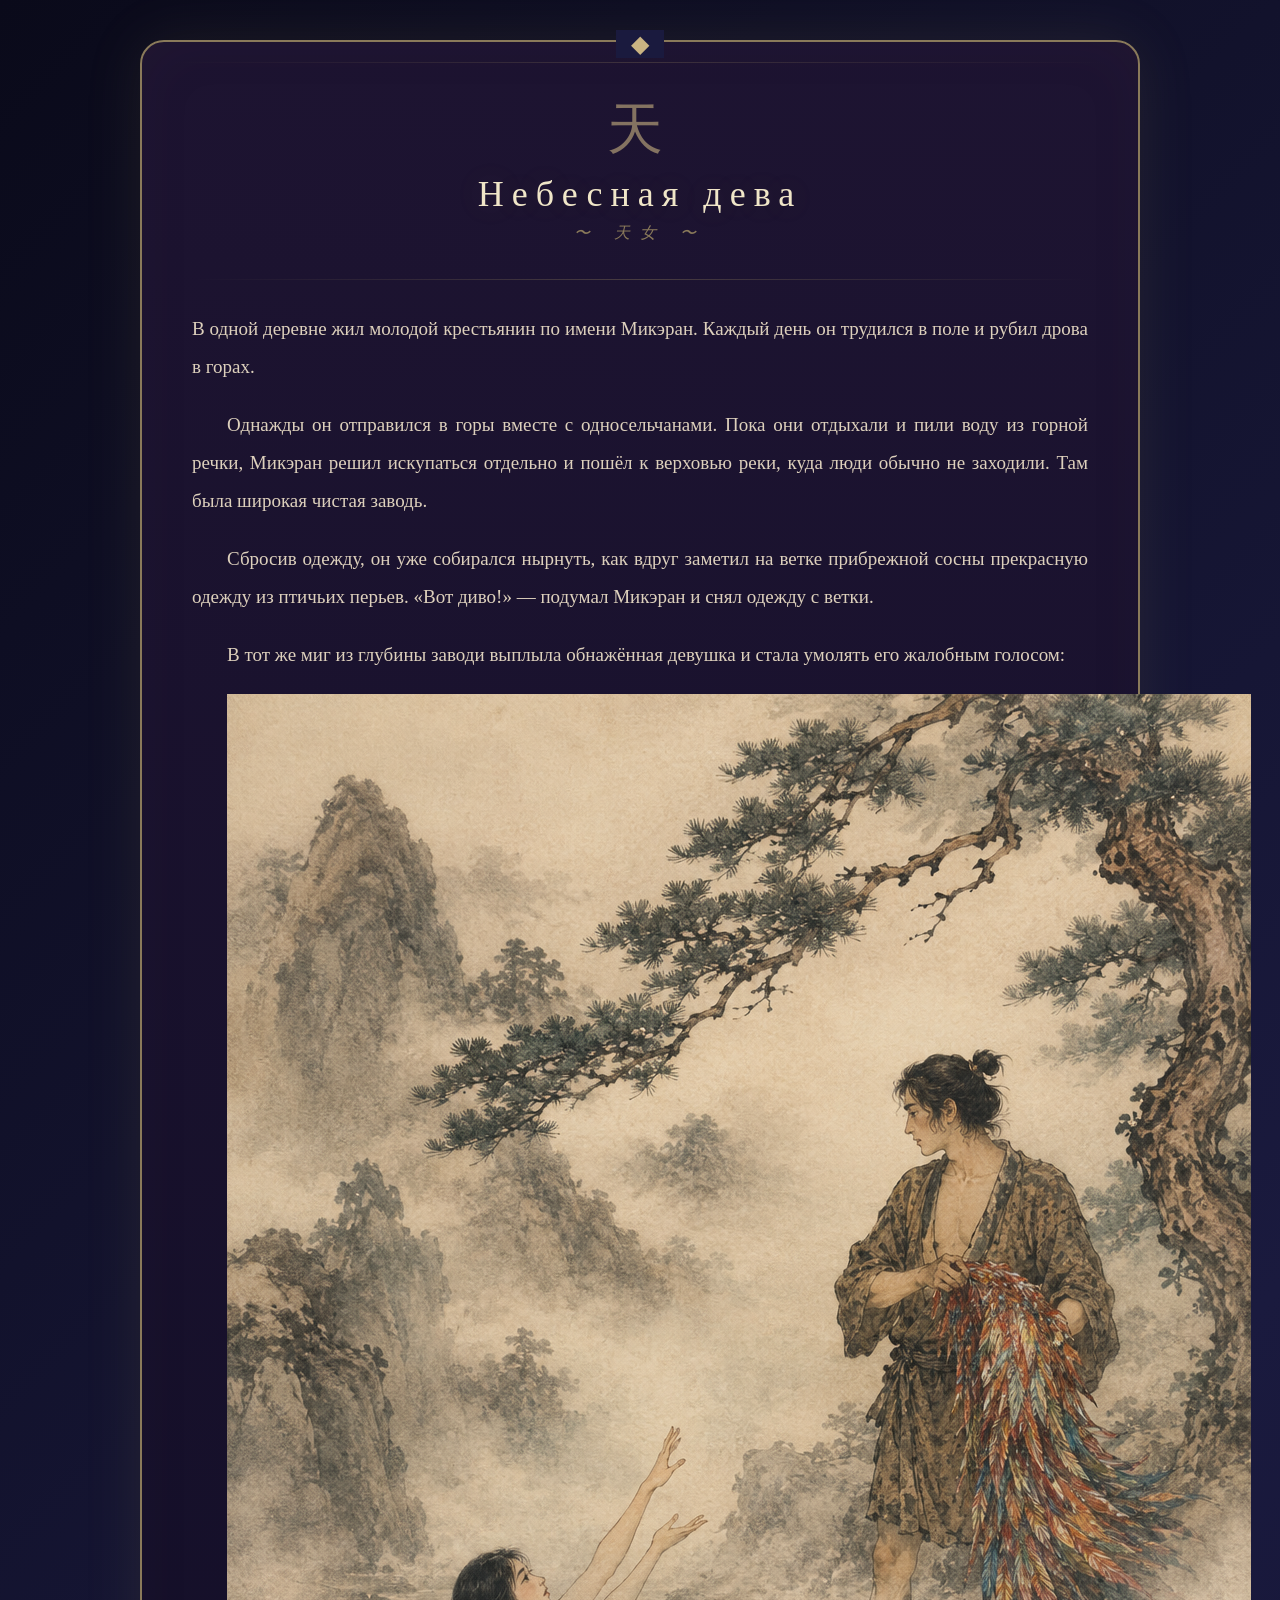
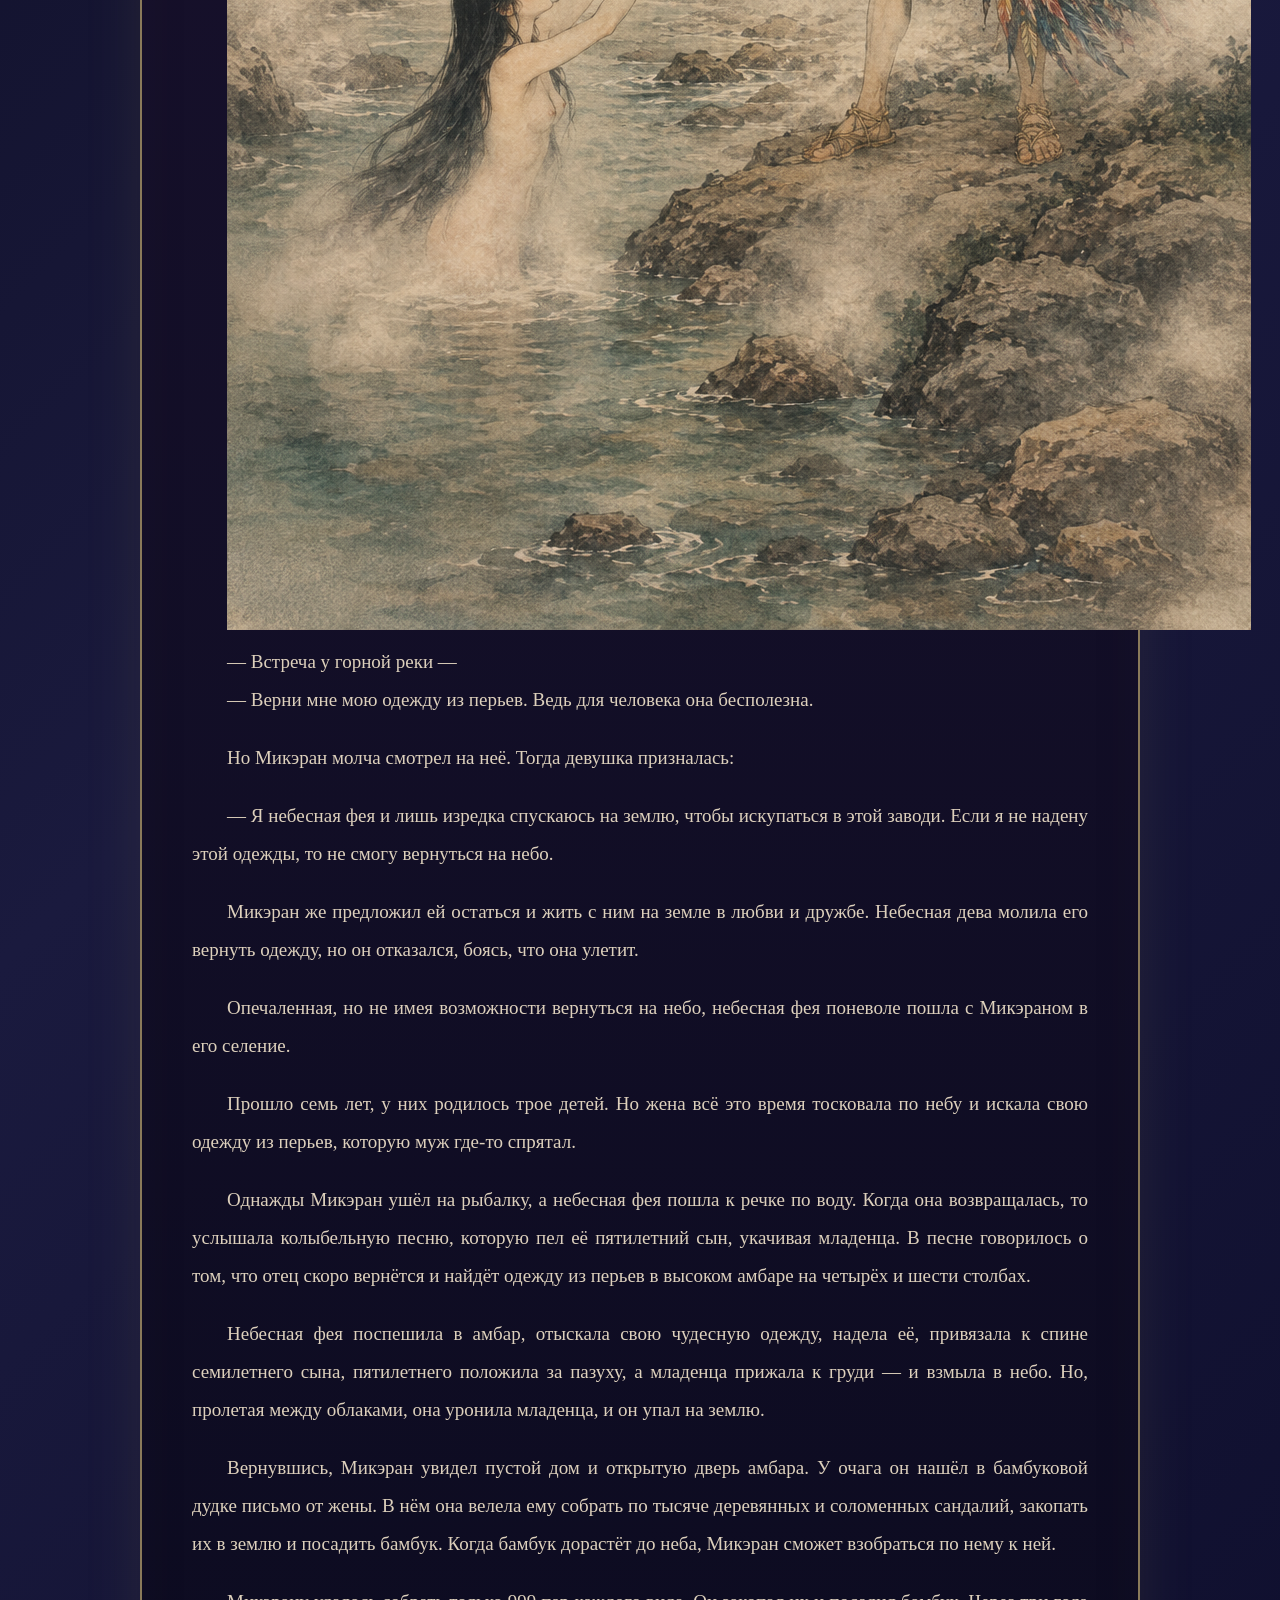
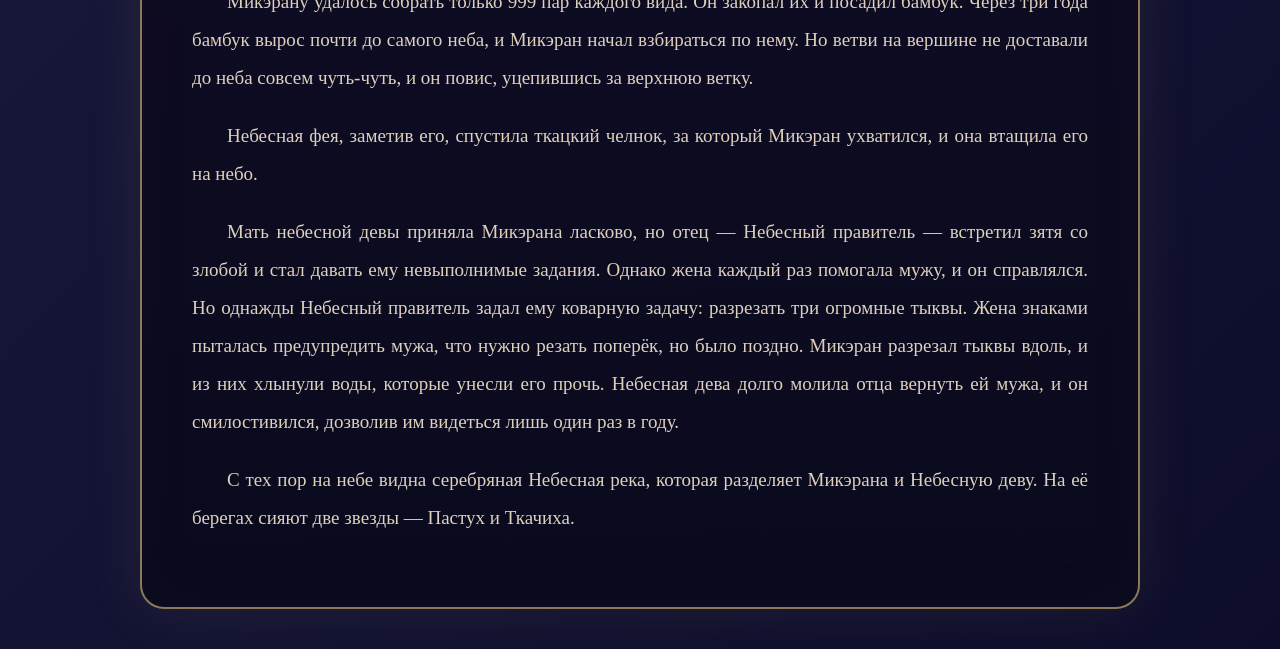
==== index.html @ 48bc8202 "add-file-celestial-maiden" ====
<!DOCTYPE html>
<html lang="ru">
<head>
    <meta charset="UTF-8">
    <meta name="viewport" content="width=device-width, initial-scale=1.0">
    <title>Небесная дева | Японские сказки</title>
    <style>
        /* Общие стили */
        * {
            margin: 0;
            padding: 0;
            box-sizing: border-box;
        }

        body {
            font-family: 'Georgia', 'Times New Roman', serif;
            background: linear-gradient(135deg, #0a0a1a 0%, #1a1a3e 50%, #0d0d2b 100%);
            min-height: 100vh;
            display: flex;
            justify-content: center;
            padding: 20px;
            color: #e8dcc8;
        }

        .container {
            max-width: 1000px;  /* Было 800px — стало шире */
            width: 100%;
            background: linear-gradient(180deg, rgba(30, 20, 50, 0.95), rgba(10, 10, 30, 0.98));
            border: 2px solid #8a7a5a;
            border-radius: 24px;
            padding: 50px 50px;  /* Было 40px 35px — больше воздуха по краям */
            box-shadow: 0 0 60px rgba(200, 180, 100, 0.1), inset 0 0 60px rgba(100, 80, 50, 0.05);
            position: relative;
            margin: 20px 0;
        }

        /* Декоративные элементы */
        .container::before {
            content: '◆';
            position: absolute;
            top: -12px;
            left: 50%;
            transform: translateX(-50%);
            font-size: 24px;
            color: #c9b382;
            background: #1a1a3e;
            padding: 0 15px;
        }

        .container::after {
            content: '';
            position: absolute;
            top: 20px;
            left: 30px;
            right: 30px;
            height: 1px;
            background: linear-gradient(90deg, transparent, #8a7a5a, transparent);
            opacity: 0.3;
        }

        /* Шапка с иероглифом */
        .header-icon {
            text-align: center;
            font-size: 56px;  /* Чуть крупнее */
            margin-bottom: 5px;
            letter-spacing: 10px;
            color: #c9b382;
            opacity: 0.6;
        }

        /* Заголовки */
        h1 {
            text-align: center;
            font-size: 36px;  /* Было 32px */
            font-weight: normal;
            letter-spacing: 8px;  /* Было 6px */
            color: #f0e6c8;
            margin-bottom: 8px;
            text-shadow: 0 0 30px rgba(200, 180, 100, 0.15);
        }

        .subtitle {
            text-align: center;
            font-size: 16px;  /* Было 14px */
            color: #8a7a5a;
            letter-spacing: 10px;  /* Было 8px */
            margin-bottom: 35px;  /* Было 30px */
            font-style: italic;
        }

        .divider {
            border: none;
            height: 1px;
            background: linear-gradient(90deg, transparent, #8a7a5a, transparent);
            margin: 30px 0;  /* Было 25px */
            opacity: 0.4;
        }

        /* Текст рассказа */
        .story-text {
            font-size: 19px;  /* Было 17px — текст крупнее */
            line-height: 2;  /* Было 1.9 — чуть больше воздуха между строк */
            color: #ddd0bc;
            text-align: justify;
            text-indent: 35px;  /* Было 30px */
        }

        .story-text p {
            margin-bottom: 20px;  /* Было 18px */
        }

        .story-text p:first-of-type {
            text-indent: 0;
        }

        /* Адаптивность для телефона */
        @media (max-width: 600px) {
            .container {
                padding: 25px 18px;
                max-width: 100%;
            }

            h1 {
                font-size: 26px;  /* Было 24px */
                letter-spacing: 4px;
            }

            .story-text {
                font-size: 16px;  /* Было 15px */
                line-height: 1.9;
            }

            .subtitle {
                font-size: 12px;
                letter-spacing: 5px;
            }

            .header-icon {
                font-size: 38px;
            }
        }

        /* Анимация появления */
        @keyframes fadeIn {
            from {
                opacity: 0;
                transform: translateY(20px);
            }
            to {
                opacity: 1;
                transform: translateY(0);
            }
        }

        .container {
            animation: fadeIn 0.8s ease-out;
        }
    </style>
</head>
<body>

<div class="container">

    <!-- Иероглиф "Небо" -->
    <div class="header-icon">天</div>

    <h1>Небесная дева</h1>
    <div class="subtitle">〜 天女 〜</div>

    <hr class="divider">

    <!-- Сам рассказ -->
    <div class="story-text">

        <p>В одной деревне жил молодой крестьянин по имени Микэран. Каждый день он трудился в поле и рубил дрова в горах.</p>

        <p>Однажды он отправился в горы вместе с односельчанами. Пока они отдыхали и пили воду из горной речки, Микэран решил искупаться отдельно и пошёл к верховью реки, куда люди обычно не заходили. Там была широкая чистая заводь.</p>

        <p>Сбросив одежду, он уже собирался нырнуть, как вдруг заметил на ветке прибрежной сосны прекрасную одежду из птичьих перьев. «Вот диво!» — подумал Микэран и снял одежду с ветки.</p>

        <p>В тот же миг из глубины заводи выплыла обнажённая девушка и стала умолять его жалобным голосом:</p>

        <div class="story-image">
            <img src="img/meeting-on-lake.png" alt="Небесная дева и крестьянин у реки">
            <div class="caption">— Встреча у горной реки —</div>
        </div>

        <p>— Верни мне мою одежду из перьев. Ведь для человека она бесполезна.</p>

        <p>Но Микэран молча смотрел на неё. Тогда девушка призналась:</p>

        <p>— Я небесная фея и лишь изредка спускаюсь на землю, чтобы искупаться в этой заводи. Если я не надену этой одежды, то не смогу вернуться на небо.</p>

        <p>Микэран же предложил ей остаться и жить с ним на земле в любви и дружбе. Небесная дева молила его вернуть одежду, но он отказался, боясь, что она улетит.</p>

        <p>Опечаленная, но не имея возможности вернуться на небо, небесная фея поневоле пошла с Микэраном в его селение.</p>

        <p>Прошло семь лет, у них родилось трое детей. Но жена всё это время тосковала по небу и искала свою одежду из перьев, которую муж где-то спрятал.</p>

        <p>Однажды Микэран ушёл на рыбалку, а небесная фея пошла к речке по воду. Когда она возвращалась, то услышала колыбельную песню, которую пел её пятилетний сын, укачивая младенца. В песне говорилось о том, что отец скоро вернётся и найдёт одежду из перьев в высоком амбаре на четырёх и шести столбах.</p>

        <p>Небесная фея поспешила в амбар, отыскала свою чудесную одежду, надела её, привязала к спине семилетнего сына, пятилетнего положила за пазуху, а младенца прижала к груди — и взмыла в небо. Но, пролетая между облаками, она уронила младенца, и он упал на землю.</p>

        <p>Вернувшись, Микэран увидел пустой дом и открытую дверь амбара. У очага он нашёл в бамбуковой дудке письмо от жены. В нём она велела ему собрать по тысяче деревянных и соломенных сандалий, закопать их в землю и посадить бамбук. Когда бамбук дорастёт до неба, Микэран сможет взобраться по нему к ней.</p>

        <p>Микэрану удалось собрать только 999 пар каждого вида. Он закопал их и посадил бамбук. Через три года бамбук вырос почти до самого неба, и Микэран начал взбираться по нему. Но ветви на вершине не доставали до неба совсем чуть-чуть, и он повис, уцепившись за верхнюю ветку.</p>

        <p>Небесная фея, заметив его, спустила ткацкий челнок, за который Микэран ухватился, и она втащила его на небо.</p>

        <p>Мать небесной девы приняла Микэрана ласково, но отец — Небесный правитель — встретил зятя со злобой и стал давать ему невыполнимые задания. Однако жена каждый раз помогала мужу, и он справлялся. Но однажды Небесный правитель задал ему коварную задачу: разрезать три огромные тыквы. Жена знаками пыталась предупредить мужа, что нужно резать поперёк, но было поздно. Микэран разрезал тыквы вдоль, и из них хлынули воды, которые унесли его прочь. Небесная дева долго молила отца вернуть ей мужа, и он смилостивился, дозволив им видеться лишь один раз в году.</p>

        <p>С тех пор на небе видна серебряная Небесная река, которая разделяет Микэрана и Небесную деву. На её берегах сияют две звезды — Пастух и Ткачиха.</p>

    </div>

</div>

</body>
</html>
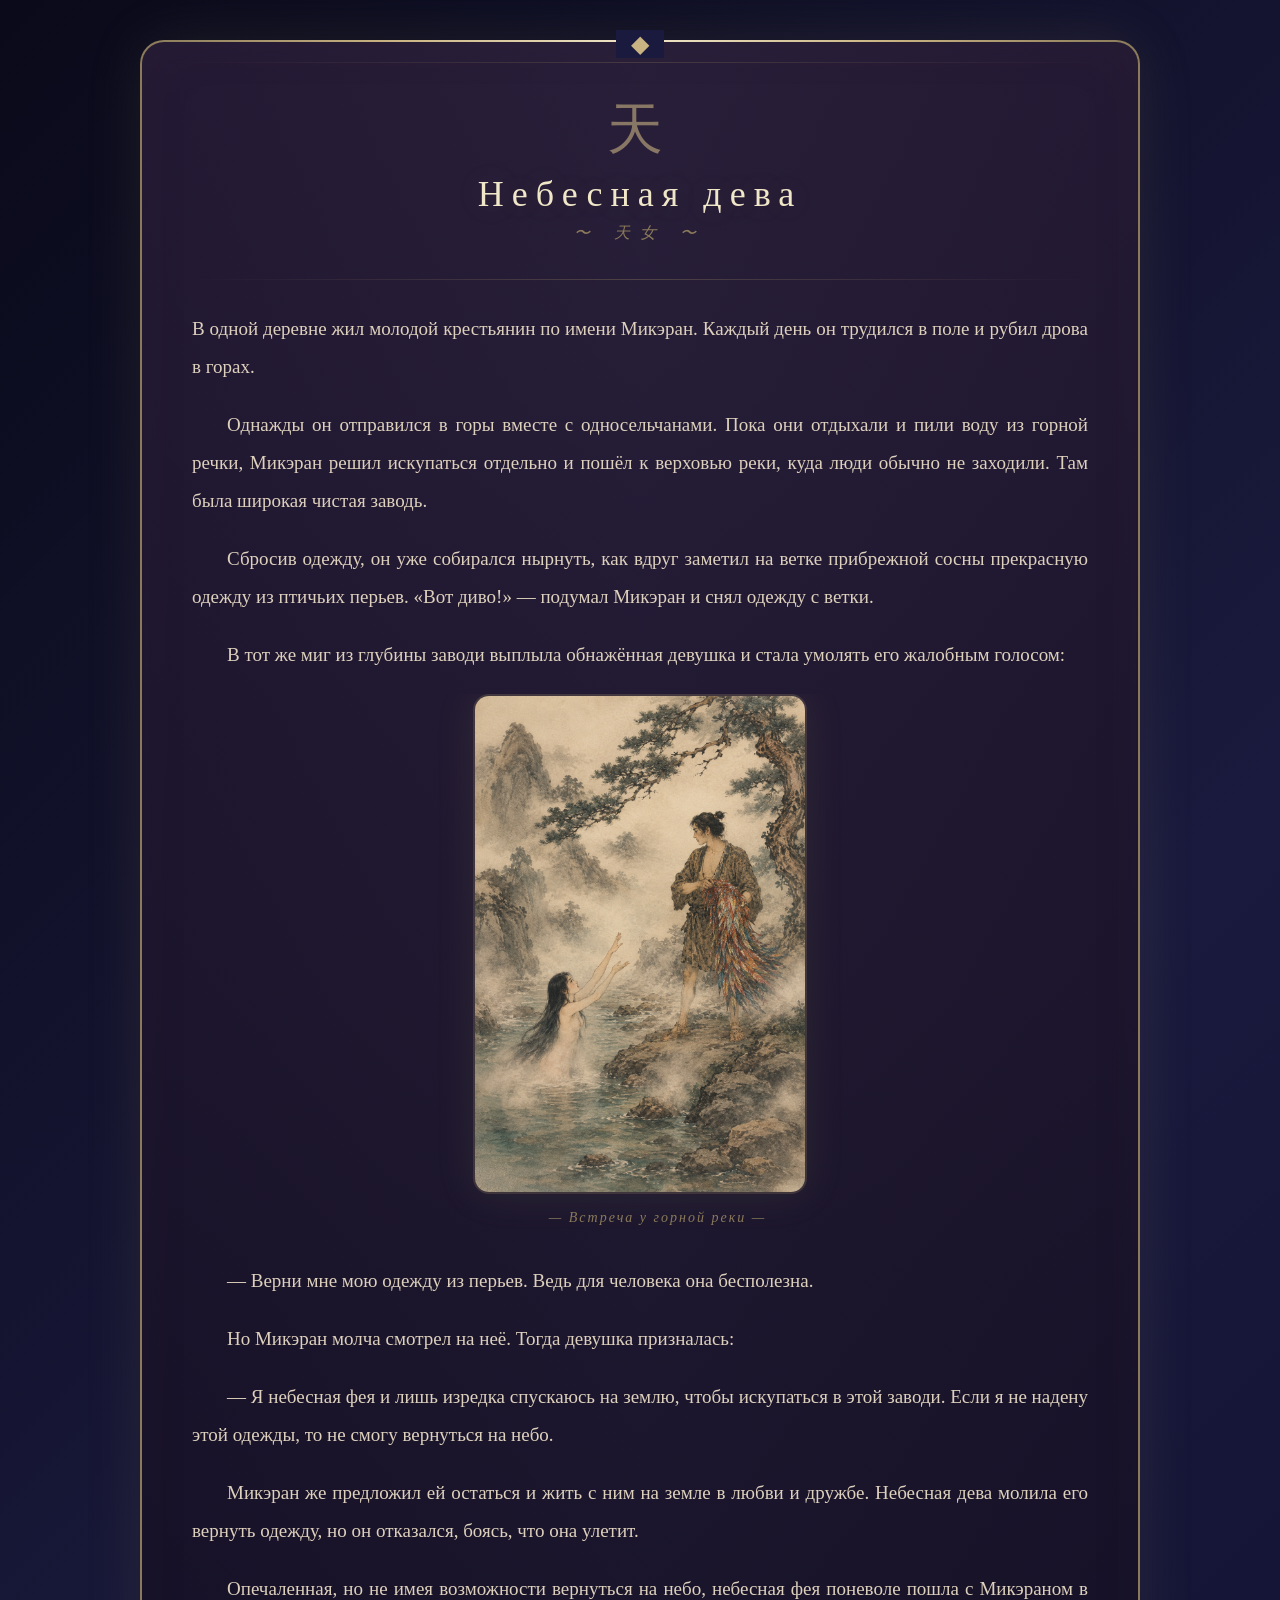
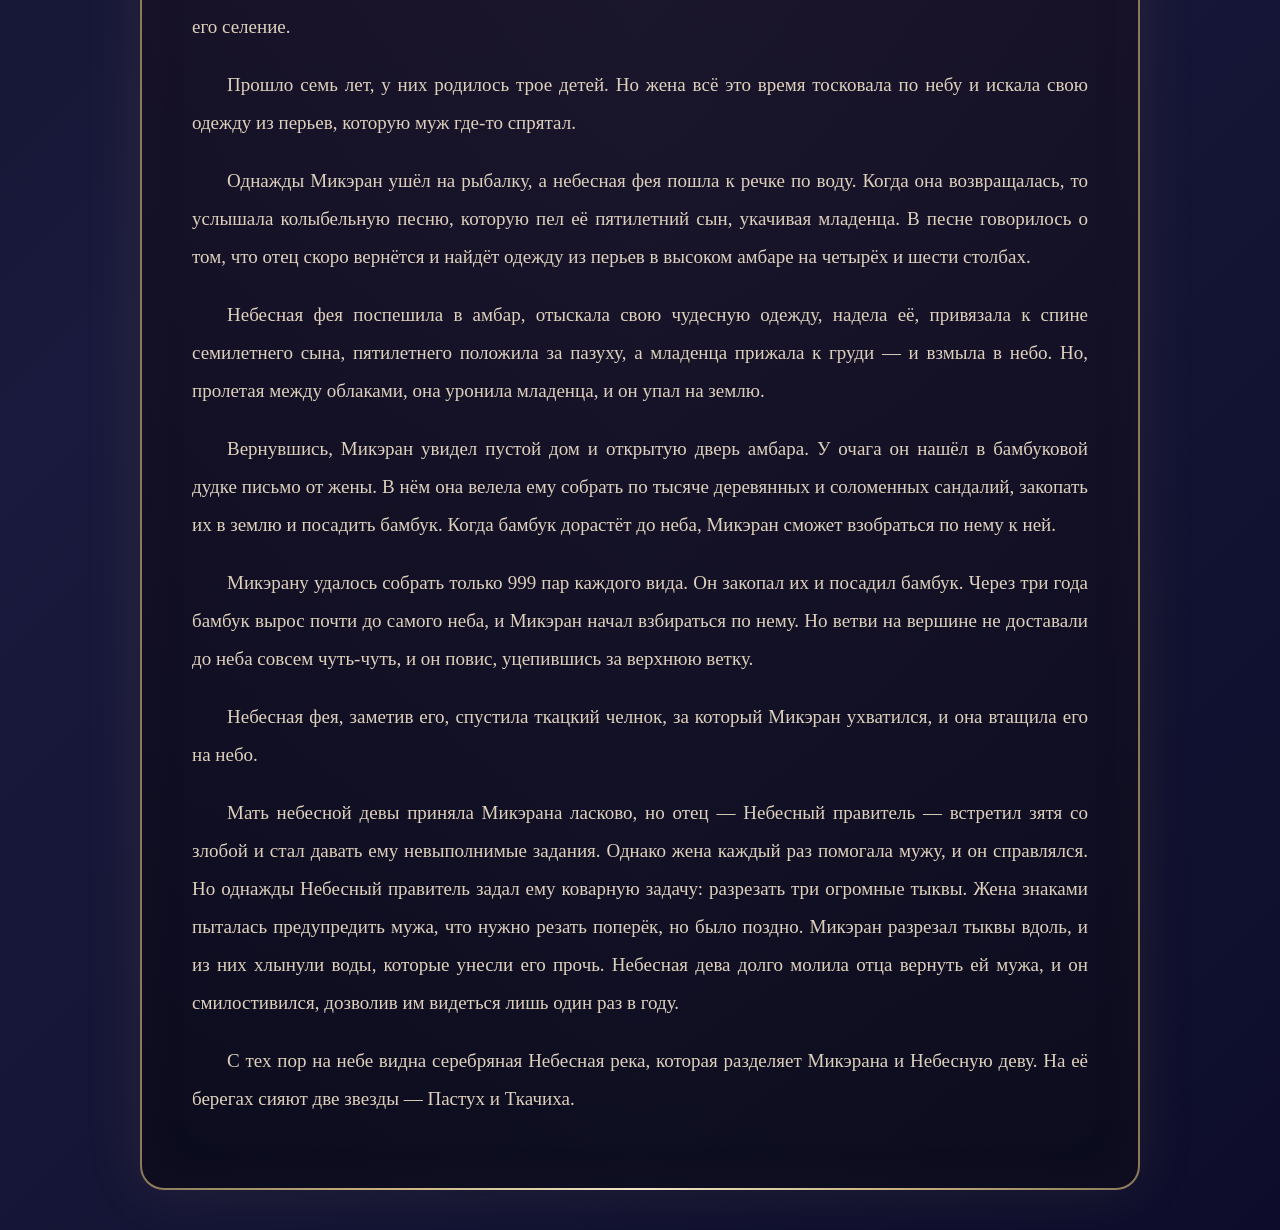
==== commit f535c2a4: "add-file-celestial-maiden" ====
--- a/index.html
+++ b/index.html
@@ -4,158 +4,7 @@
     <meta charset="UTF-8">
     <meta name="viewport" content="width=device-width, initial-scale=1.0">
     <title>Небесная дева | Японские сказки</title>
-    <style>
-        /* Общие стили */
-        * {
-            margin: 0;
-            padding: 0;
-            box-sizing: border-box;
-        }
-
-        body {
-            font-family: 'Georgia', 'Times New Roman', serif;
-            background: linear-gradient(135deg, #0a0a1a 0%, #1a1a3e 50%, #0d0d2b 100%);
-            min-height: 100vh;
-            display: flex;
-            justify-content: center;
-            padding: 20px;
-            color: #e8dcc8;
-        }
-
-        .container {
-            max-width: 1000px;  /* Было 800px — стало шире */
-            width: 100%;
-            background: linear-gradient(180deg, rgba(30, 20, 50, 0.95), rgba(10, 10, 30, 0.98));
-            border: 2px solid #8a7a5a;
-            border-radius: 24px;
-            padding: 50px 50px;  /* Было 40px 35px — больше воздуха по краям */
-            box-shadow: 0 0 60px rgba(200, 180, 100, 0.1), inset 0 0 60px rgba(100, 80, 50, 0.05);
-            position: relative;
-            margin: 20px 0;
-        }
-
-        /* Декоративные элементы */
-        .container::before {
-            content: '◆';
-            position: absolute;
-            top: -12px;
-            left: 50%;
-            transform: translateX(-50%);
-            font-size: 24px;
-            color: #c9b382;
-            background: #1a1a3e;
-            padding: 0 15px;
-        }
-
-        .container::after {
-            content: '';
-            position: absolute;
-            top: 20px;
-            left: 30px;
-            right: 30px;
-            height: 1px;
-            background: linear-gradient(90deg, transparent, #8a7a5a, transparent);
-            opacity: 0.3;
-        }
-
-        /* Шапка с иероглифом */
-        .header-icon {
-            text-align: center;
-            font-size: 56px;  /* Чуть крупнее */
-            margin-bottom: 5px;
-            letter-spacing: 10px;
-            color: #c9b382;
-            opacity: 0.6;
-        }
-
-        /* Заголовки */
-        h1 {
-            text-align: center;
-            font-size: 36px;  /* Было 32px */
-            font-weight: normal;
-            letter-spacing: 8px;  /* Было 6px */
-            color: #f0e6c8;
-            margin-bottom: 8px;
-            text-shadow: 0 0 30px rgba(200, 180, 100, 0.15);
-        }
-
-        .subtitle {
-            text-align: center;
-            font-size: 16px;  /* Было 14px */
-            color: #8a7a5a;
-            letter-spacing: 10px;  /* Было 8px */
-            margin-bottom: 35px;  /* Было 30px */
-            font-style: italic;
-        }
-
-        .divider {
-            border: none;
-            height: 1px;
-            background: linear-gradient(90deg, transparent, #8a7a5a, transparent);
-            margin: 30px 0;  /* Было 25px */
-            opacity: 0.4;
-        }
-
-        /* Текст рассказа */
-        .story-text {
-            font-size: 19px;  /* Было 17px — текст крупнее */
-            line-height: 2;  /* Было 1.9 — чуть больше воздуха между строк */
-            color: #ddd0bc;
-            text-align: justify;
-            text-indent: 35px;  /* Было 30px */
-        }
-
-        .story-text p {
-            margin-bottom: 20px;  /* Было 18px */
-        }
-
-        .story-text p:first-of-type {
-            text-indent: 0;
-        }
-
-        /* Адаптивность для телефона */
-        @media (max-width: 600px) {
-            .container {
-                padding: 25px 18px;
-                max-width: 100%;
-            }
-
-            h1 {
-                font-size: 26px;  /* Было 24px */
-                letter-spacing: 4px;
-            }
-
-            .story-text {
-                font-size: 16px;  /* Было 15px */
-                line-height: 1.9;
-            }
-
-            .subtitle {
-                font-size: 12px;
-                letter-spacing: 5px;
-            }
-
-            .header-icon {
-                font-size: 38px;
-            }
-        }
-
-        /* Анимация появления */
-        @keyframes fadeIn {
-            from {
-                opacity: 0;
-                transform: translateY(20px);
-            }
-            to {
-                opacity: 1;
-                transform: translateY(0);
-            }
-        }
-
-        .container {
-            animation: fadeIn 0.8s ease-out;
-        }
-    </style>
+    <link rel="stylesheet" href="css/style.css">
 </head>
 <body>
 
--- a/css/style.css
+++ b/css/style.css
@@ -0,0 +1,225 @@
+/* Общие стили */
+* {
+    margin: 0;
+    padding: 0;
+    box-sizing: border-box;
+}
+
+body {
+    font-family: 'Georgia', 'Times New Roman', serif;
+    background: linear-gradient(135deg, #0a0a1a 0%, #1a1a3e 50%, #0d0d2b 100%);
+    min-height: 100vh;
+    display: flex;
+    justify-content: center;
+    padding: 20px;
+    color: #e8dcc8;
+}
+
+.container {
+    max-width: 1000px;
+    width: 100%;
+    background: linear-gradient(180deg, rgba(30, 20, 50, 0.95), rgba(10, 10, 30, 0.98));
+    border: 2px solid #8a7a5a;
+    border-radius: 24px;
+    padding: 50px 50px;
+    box-shadow: 0 0 60px rgba(200, 180, 100, 0.1), inset 0 0 60px rgba(100, 80, 50, 0.05);
+    position: relative;
+    margin: 20px 0;
+    /* ✨ Анимированный перелив по бордеру */
+    background-clip: padding-box;
+    border: 2px solid transparent;
+    background-image: linear-gradient(180deg, rgba(30, 20, 50, 0.95), rgba(10, 10, 30, 0.98)),
+    linear-gradient(90deg, #8a7a5a, #c9b382, #f0e6c8, #c9b382, #8a7a5a);
+    background-origin: padding-box, border-box;
+    background-clip: padding-box, border-box;
+    animation: borderGlow 4s ease-in-out infinite alternate;
+}
+
+/* ✨ Анимация перелива по бордеру */
+@keyframes borderGlow {
+    0% {
+        filter: drop-shadow(0 0 10px rgba(200, 180, 100, 0.2));
+        background-image: linear-gradient(180deg, rgba(30, 20, 50, 0.95), rgba(10, 10, 30, 0.98)),
+        linear-gradient(90deg, #8a7a5a, #c9b382, #f0e6c8, #c9b382, #8a7a5a);
+    }
+    25% {
+        filter: drop-shadow(0 0 20px rgba(200, 180, 100, 0.4));
+        background-image: linear-gradient(180deg, rgba(30, 20, 50, 0.95), rgba(10, 10, 30, 0.98)),
+        linear-gradient(90deg, #c9b382, #f0e6c8, #e8dcc8, #f0e6c8, #c9b382);
+    }
+    50% {
+        filter: drop-shadow(0 0 25px rgba(200, 180, 100, 0.5));
+        background-image: linear-gradient(180deg, rgba(30, 20, 50, 0.95), rgba(10, 10, 30, 0.98)),
+        linear-gradient(90deg, #f0e6c8, #c9b382, #8a7a5a, #c9b382, #f0e6c8);
+    }
+    75% {
+        filter: drop-shadow(0 0 20px rgba(200, 180, 100, 0.4));
+        background-image: linear-gradient(180deg, rgba(30, 20, 50, 0.95), rgba(10, 10, 30, 0.98)),
+        linear-gradient(90deg, #c9b382, #e8dcc8, #f0e6c8, #e8dcc8, #c9b382);
+    }
+    100% {
+        filter: drop-shadow(0 0 10px rgba(200, 180, 100, 0.2));
+        background-image: linear-gradient(180deg, rgba(30, 20, 50, 0.95), rgba(10, 10, 30, 0.98)),
+        linear-gradient(90deg, #8a7a5a, #c9b382, #f0e6c8, #c9b382, #8a7a5a);
+    }
+}
+
+/* Декоративные элементы */
+.container::before {
+    content: '◆';
+    position: absolute;
+    top: -12px;
+    left: 50%;
+    transform: translateX(-50%);
+    font-size: 24px;
+    color: #c9b382;
+    background: #1a1a3e;
+    padding: 0 15px;
+    z-index: 1;
+}
+
+.container::after {
+    content: '';
+    position: absolute;
+    top: 20px;
+    left: 30px;
+    right: 30px;
+    height: 1px;
+    background: linear-gradient(90deg, transparent, #8a7a5a, transparent);
+    opacity: 0.3;
+}
+
+/* Шапка с иероглифом */
+.header-icon {
+    text-align: center;
+    font-size: 56px;
+    margin-bottom: 5px;
+    letter-spacing: 10px;
+    color: #c9b382;
+    opacity: 0.6;
+}
+
+/* Заголовки */
+h1 {
+    text-align: center;
+    font-size: 36px;
+    font-weight: normal;
+    letter-spacing: 8px;
+    color: #f0e6c8;
+    margin-bottom: 8px;
+    text-shadow: 0 0 30px rgba(200, 180, 100, 0.15);
+}
+
+.subtitle {
+    text-align: center;
+    font-size: 16px;
+    color: #8a7a5a;
+    letter-spacing: 10px;
+    margin-bottom: 35px;
+    font-style: italic;
+}
+
+.divider {
+    border: none;
+    height: 1px;
+    background: linear-gradient(90deg, transparent, #8a7a5a, transparent);
+    margin: 30px 0;
+    opacity: 0.4;
+}
+
+/* Картинка */
+.story-image {
+    text-align: center;
+    margin: 20px 0 30px;
+    overflow: hidden; /* Обрезает всё, что вылезает */
+    border-radius: 16px; /* Сглаживает углы */
+}
+
+.story-image img {
+    max-width: 100%; /* Никогда не шире родителя */
+    height: auto; /* Сохраняет пропорции */
+    max-height: 500px; /* Ограничивает высоту */
+    border-radius: 16px;
+    border: 2px solid rgba(138, 122, 90, 0.3);
+    box-shadow: 0 0 40px rgba(200, 180, 100, 0.1);
+    display: block; /* Убирает лишний отступ снизу */
+    margin: 0 auto; /* Центрирует по горизонтали */
+}
+
+.story-image .caption {
+    margin-top: 10px;
+    font-size: 14px;
+    color: #8a7a5a;
+    font-style: italic;
+    letter-spacing: 2px;
+    text-align: center; /* Подпись по центру */
+}
+
+/* Текст рассказа */
+.story-text {
+    font-size: 19px;
+    line-height: 2;
+    color: #ddd0bc;
+    text-align: justify;
+    text-indent: 35px;
+}
+
+.story-text p {
+    margin-bottom: 20px;
+}
+
+.story-text p:first-of-type {
+    text-indent: 0;
+}
+
+/* Адаптивность для телефона */
+@media (max-width: 600px) {
+    .container {
+        padding: 25px 18px;
+    }
+
+    h1 {
+        font-size: 26px;
+        letter-spacing: 4px;
+    }
+
+    .story-text {
+        font-size: 16px;
+        line-height: 1.9;
+    }
+
+    .subtitle {
+        font-size: 12px;
+        letter-spacing: 5px;
+    }
+
+    .header-icon {
+        font-size: 38px;
+    }
+
+    .story-image img {
+        max-height: 300px; /* На телефонах картинка меньше */
+        border-radius: 12px;
+    }
+
+    .story-image {
+        margin: 10px -10px 20px; /* Небольшой отступ для краёв */
+        border-radius: 12px;
+    }
+}
+
+/* Анимация появления */
+@keyframes fadeIn {
+    from {
+        opacity: 0;
+        transform: translateY(20px);
+    }
+    to {
+        opacity: 1;
+        transform: translateY(0);
+    }
+}
+
+.container {
+    animation: fadeIn 0.8s ease-out;
+}
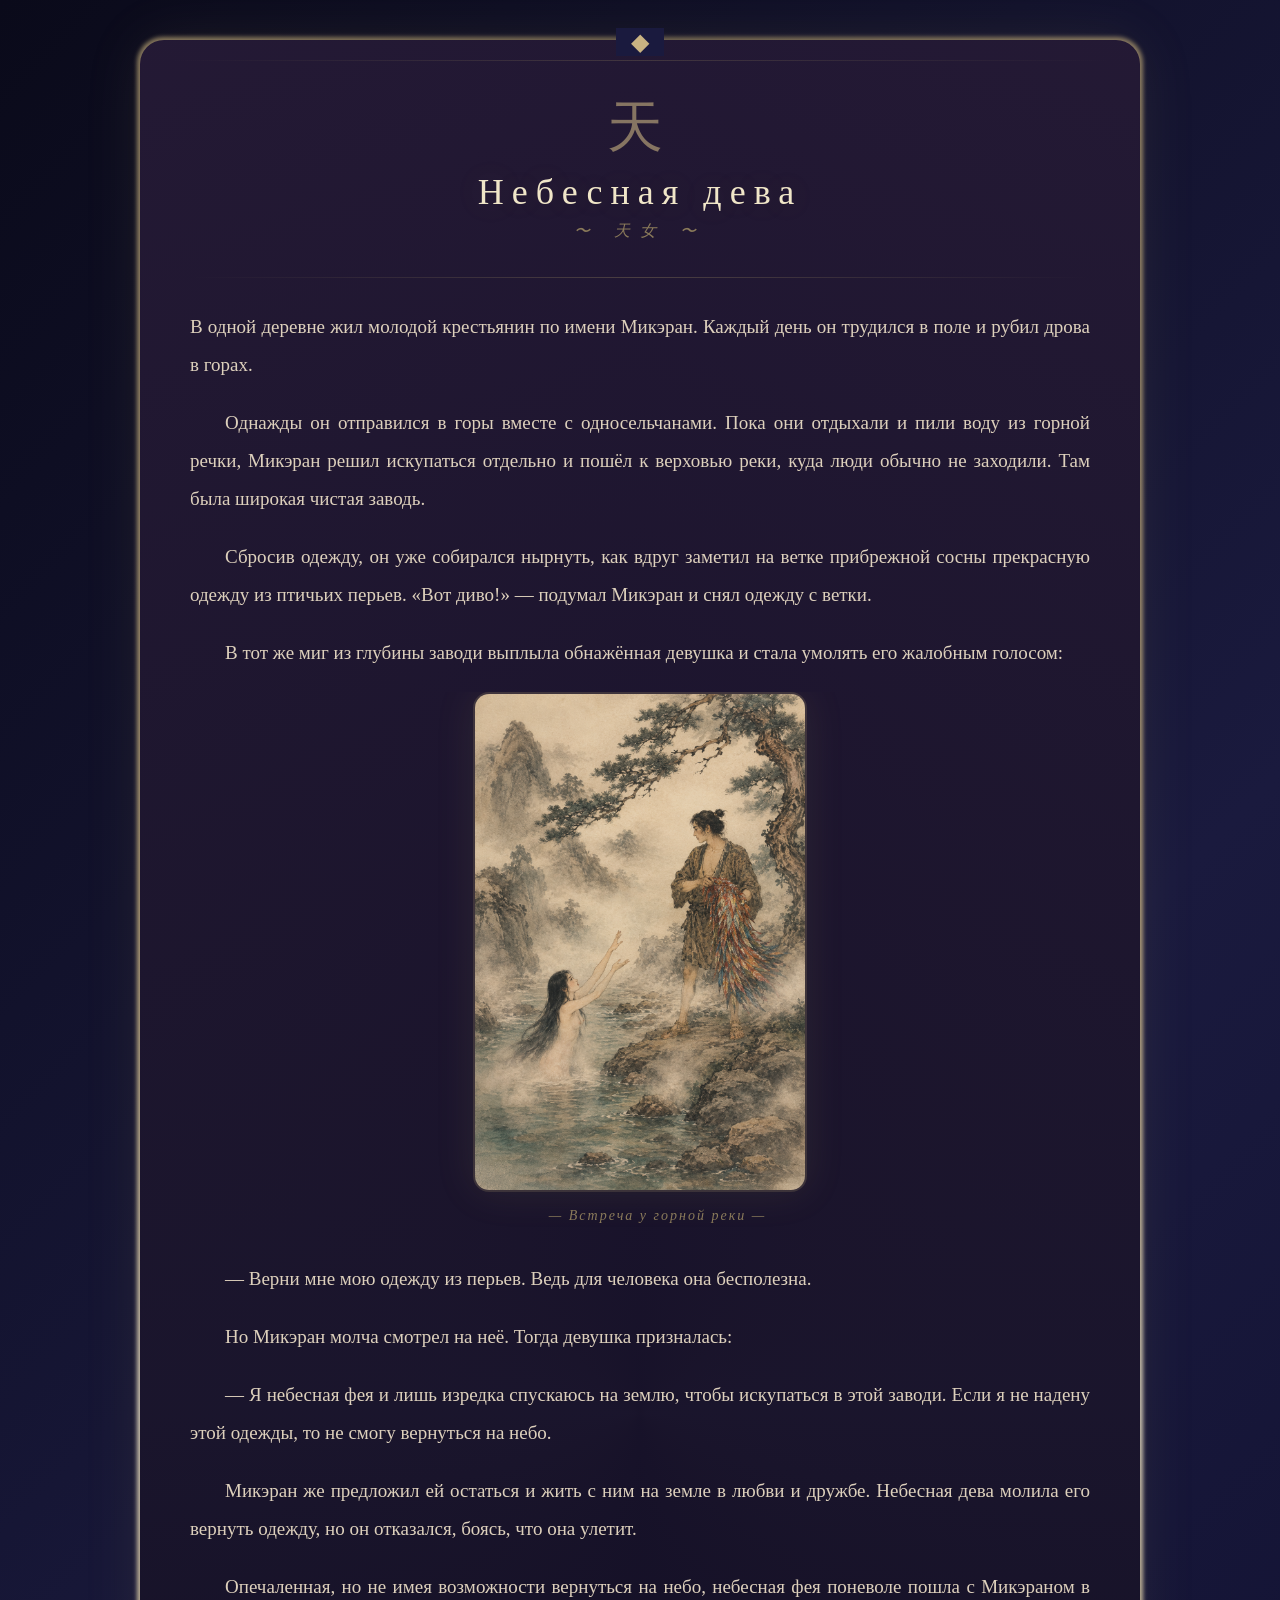
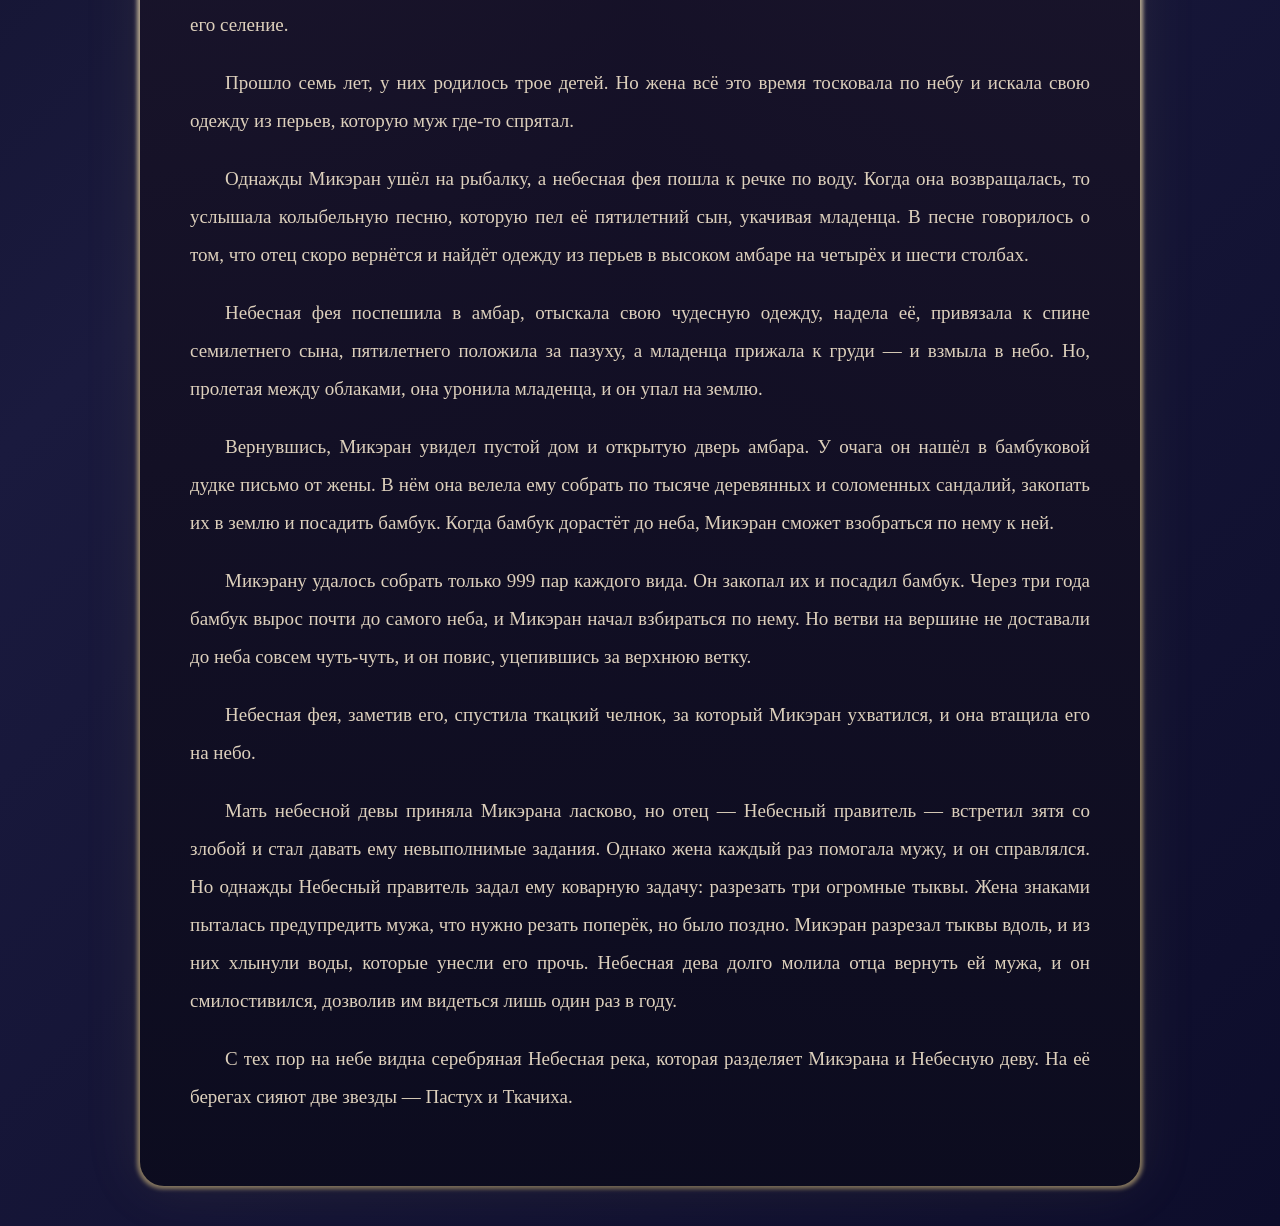
==== commit 200fc583: "add-file-celestial-maiden" ====
--- a/index.html
+++ b/index.html
@@ -9,6 +9,9 @@
 <body>
 
 <div class="container">
+
+    <div class="decor">◆</div>
+    <div class="line"></div>
 
     <!-- Иероглиф "Небо" -->
     <div class="header-icon">天</div>
--- a/css/style.css
+++ b/css/style.css
@@ -19,54 +19,68 @@
     max-width: 1000px;
     width: 100%;
     background: linear-gradient(180deg, rgba(30, 20, 50, 0.95), rgba(10, 10, 30, 0.98));
-    border: 2px solid #8a7a5a;
     border-radius: 24px;
     padding: 50px 50px;
     box-shadow: 0 0 60px rgba(200, 180, 100, 0.1), inset 0 0 60px rgba(100, 80, 50, 0.05);
     position: relative;
     margin: 20px 0;
-    /* ✨ Анимированный перелив по бордеру */
-    background-clip: padding-box;
-    border: 2px solid transparent;
-    background-image: linear-gradient(180deg, rgba(30, 20, 50, 0.95), rgba(10, 10, 30, 0.98)),
-    linear-gradient(90deg, #8a7a5a, #c9b382, #f0e6c8, #c9b382, #8a7a5a);
-    background-origin: padding-box, border-box;
-    background-clip: padding-box, border-box;
-    animation: borderGlow 4s ease-in-out infinite alternate;
-}
-
-/* ✨ Анимация перелива по бордеру */
+    z-index: 0;
+}
+
+/* Кольцо свечения вокруг контейнера */
+.container::before {
+    content: '';
+    position: absolute;
+    inset: -3px;
+    border-radius: 26px;
+    background: conic-gradient(
+            from 0deg,
+            #8a7a5a,
+            #c9b382,
+            #f0e6c8,
+            #c9b382,
+            #8a7a5a,
+            #c9b382,
+            #f0e6c8,
+            #c9b382,
+            #8a7a5a
+    );
+    z-index: -1;
+    animation: borderGlow 4s linear infinite;
+    filter: blur(2px);
+    opacity: 0.8;
+}
+
+/* Затемнение, чтобы не перебивало контент */
+.container::after {
+    content: '';
+    position: absolute;
+    inset: 0;
+    border-radius: 24px;
+    background: linear-gradient(180deg, rgba(30, 20, 50, 0.95), rgba(10, 10, 30, 0.98));
+    z-index: -1;
+}
+
+/* ✨ Анимация перелива */
 @keyframes borderGlow {
     0% {
-        filter: drop-shadow(0 0 10px rgba(200, 180, 100, 0.2));
-        background-image: linear-gradient(180deg, rgba(30, 20, 50, 0.95), rgba(10, 10, 30, 0.98)),
-        linear-gradient(90deg, #8a7a5a, #c9b382, #f0e6c8, #c9b382, #8a7a5a);
-    }
-    25% {
-        filter: drop-shadow(0 0 20px rgba(200, 180, 100, 0.4));
-        background-image: linear-gradient(180deg, rgba(30, 20, 50, 0.95), rgba(10, 10, 30, 0.98)),
-        linear-gradient(90deg, #c9b382, #f0e6c8, #e8dcc8, #f0e6c8, #c9b382);
+        transform: rotate(0deg);
+        filter: blur(2px);
+        opacity: 0.6;
     }
     50% {
-        filter: drop-shadow(0 0 25px rgba(200, 180, 100, 0.5));
-        background-image: linear-gradient(180deg, rgba(30, 20, 50, 0.95), rgba(10, 10, 30, 0.98)),
-        linear-gradient(90deg, #f0e6c8, #c9b382, #8a7a5a, #c9b382, #f0e6c8);
-    }
-    75% {
-        filter: drop-shadow(0 0 20px rgba(200, 180, 100, 0.4));
-        background-image: linear-gradient(180deg, rgba(30, 20, 50, 0.95), rgba(10, 10, 30, 0.98)),
-        linear-gradient(90deg, #c9b382, #e8dcc8, #f0e6c8, #e8dcc8, #c9b382);
+        filter: blur(4px);
+        opacity: 1;
     }
     100% {
-        filter: drop-shadow(0 0 10px rgba(200, 180, 100, 0.2));
-        background-image: linear-gradient(180deg, rgba(30, 20, 50, 0.95), rgba(10, 10, 30, 0.98)),
-        linear-gradient(90deg, #8a7a5a, #c9b382, #f0e6c8, #c9b382, #8a7a5a);
+        transform: rotate(360deg);
+        filter: blur(2px);
+        opacity: 0.6;
     }
 }
 
 /* Декоративные элементы */
-.container::before {
-    content: '◆';
+.container .decor {
     position: absolute;
     top: -12px;
     left: 50%;
@@ -75,10 +89,10 @@
     color: #c9b382;
     background: #1a1a3e;
     padding: 0 15px;
-    z-index: 1;
-}
-
-.container::after {
+    z-index: 2;
+}
+
+.container .line {
     content: '';
     position: absolute;
     top: 20px;
@@ -87,6 +101,7 @@
     height: 1px;
     background: linear-gradient(90deg, transparent, #8a7a5a, transparent);
     opacity: 0.3;
+    z-index: 2;
 }
 
 /* Шапка с иероглифом */
@@ -131,19 +146,19 @@
 .story-image {
     text-align: center;
     margin: 20px 0 30px;
-    overflow: hidden; /* Обрезает всё, что вылезает */
-    border-radius: 16px; /* Сглаживает углы */
+    overflow: hidden;
+    border-radius: 16px;
 }
 
 .story-image img {
-    max-width: 100%; /* Никогда не шире родителя */
-    height: auto; /* Сохраняет пропорции */
-    max-height: 500px; /* Ограничивает высоту */
+    max-width: 100%;
+    height: auto;
+    max-height: 500px;
     border-radius: 16px;
     border: 2px solid rgba(138, 122, 90, 0.3);
     box-shadow: 0 0 40px rgba(200, 180, 100, 0.1);
-    display: block; /* Убирает лишний отступ снизу */
-    margin: 0 auto; /* Центрирует по горизонтали */
+    display: block;
+    margin: 0 auto;
 }
 
 .story-image .caption {
@@ -152,7 +167,7 @@
     color: #8a7a5a;
     font-style: italic;
     letter-spacing: 2px;
-    text-align: center; /* Подпись по центру */
+    text-align: center;
 }
 
 /* Текст рассказа */
@@ -198,12 +213,12 @@
     }
 
     .story-image img {
-        max-height: 300px; /* На телефонах картинка меньше */
+        max-height: 300px;
         border-radius: 12px;
     }
 
     .story-image {
-        margin: 10px -10px 20px; /* Небольшой отступ для краёв */
+        margin: 10px -10px 20px;
         border-radius: 12px;
     }
 }
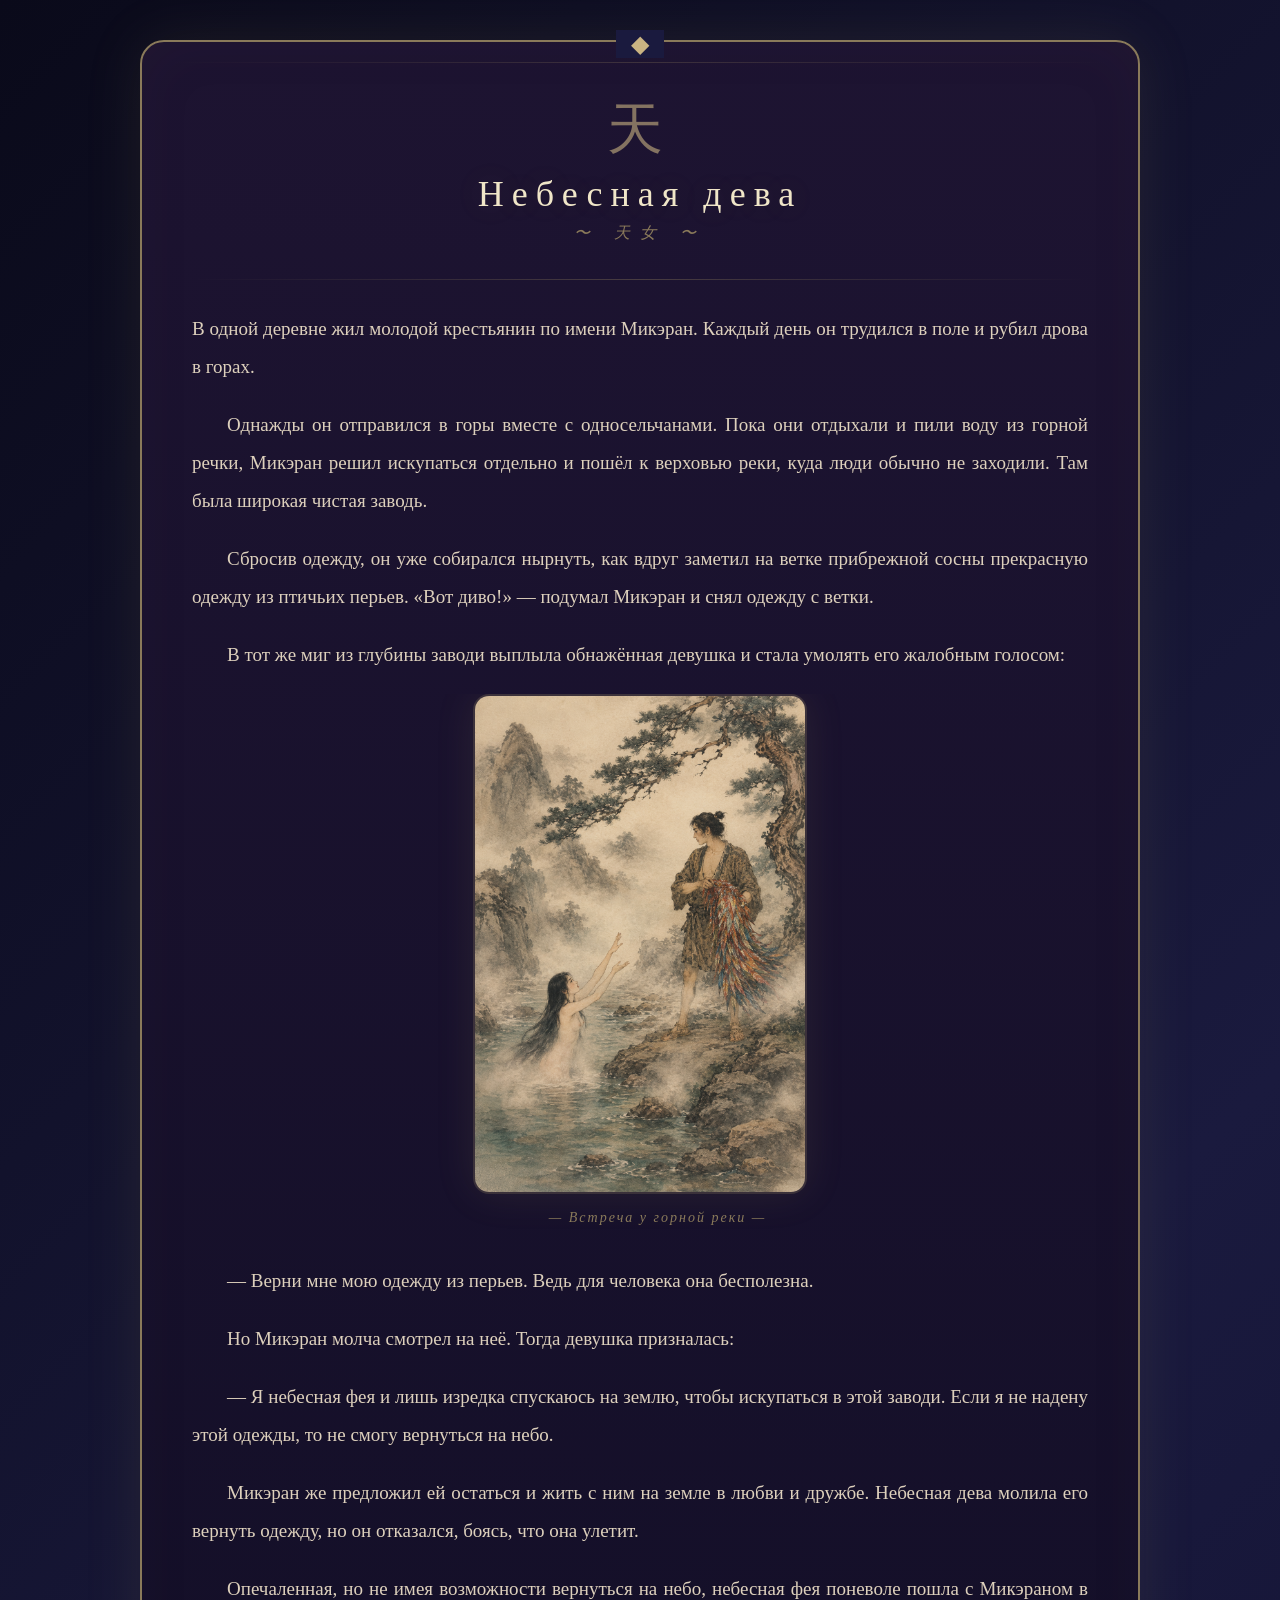
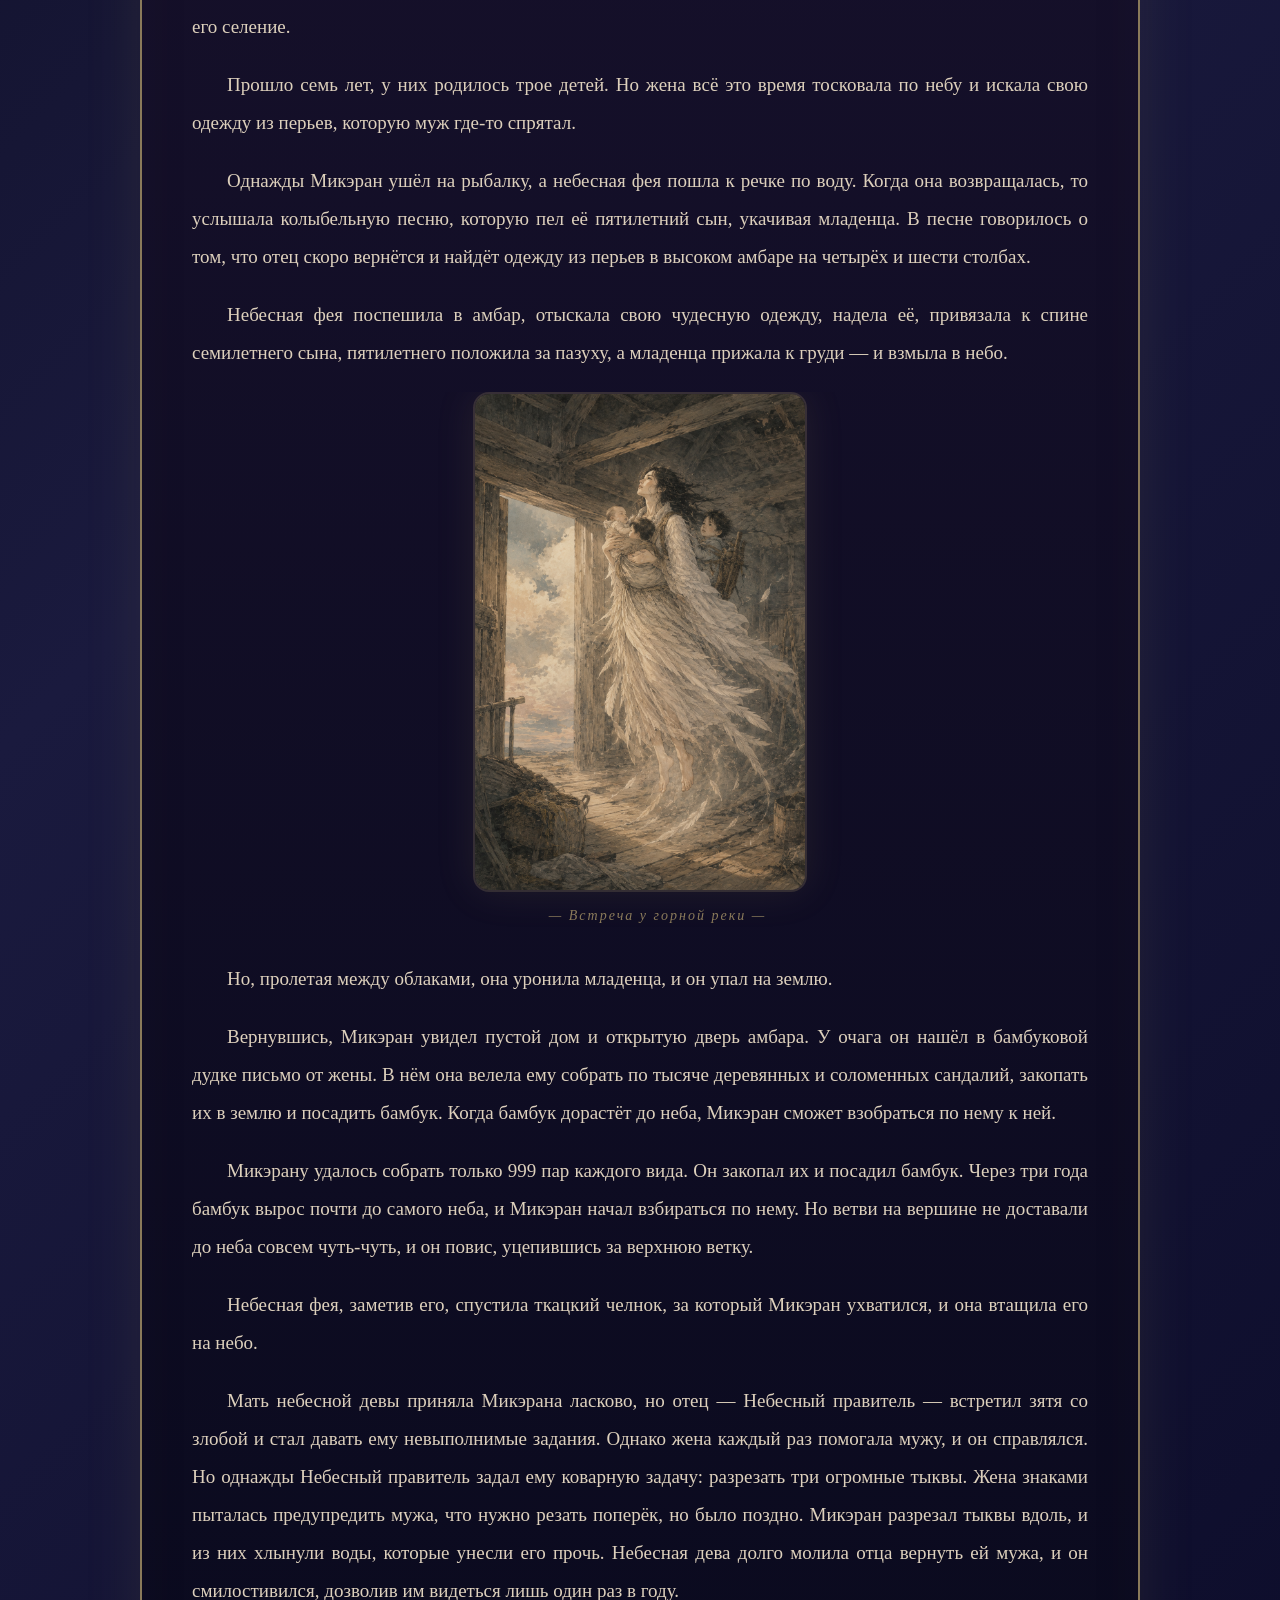
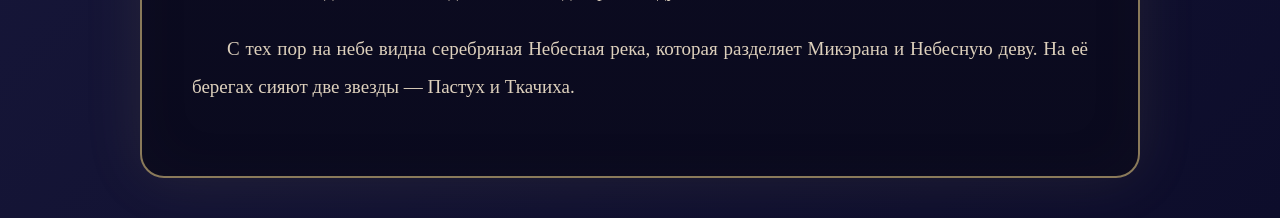
==== commit daf79df6: "add-file-celestial-maiden" ====
--- a/index.html
+++ b/index.html
@@ -51,7 +51,14 @@
 
         <p>Однажды Микэран ушёл на рыбалку, а небесная фея пошла к речке по воду. Когда она возвращалась, то услышала колыбельную песню, которую пел её пятилетний сын, укачивая младенца. В песне говорилось о том, что отец скоро вернётся и найдёт одежду из перьев в высоком амбаре на четырёх и шести столбах.</p>
 
-        <p>Небесная фея поспешила в амбар, отыскала свою чудесную одежду, надела её, привязала к спине семилетнего сына, пятилетнего положила за пазуху, а младенца прижала к груди — и взмыла в небо. Но, пролетая между облаками, она уронила младенца, и он упал на землю.</p>
+        <p>Небесная фея поспешила в амбар, отыскала свою чудесную одежду, надела её, привязала к спине семилетнего сына, пятилетнего положила за пазуху, а младенца прижала к груди — и взмыла в небо. </p>
+
+        <div class="story-image">
+            <img src="img/return-to-home.png" alt="Небесная дева собирается взмыть на недо">
+            <div class="caption">— Встреча у горной реки —</div>
+        </div>
+
+        <p> Но, пролетая между облаками, она уронила младенца, и он упал на землю.</p>
 
         <p>Вернувшись, Микэран увидел пустой дом и открытую дверь амбара. У очага он нашёл в бамбуковой дудке письмо от жены. В нём она велела ему собрать по тысяче деревянных и соломенных сандалий, закопать их в землю и посадить бамбук. Когда бамбук дорастёт до неба, Микэран сможет взобраться по нему к ней.</p>
 
--- a/css/style.css
+++ b/css/style.css
@@ -19,64 +19,13 @@
     max-width: 1000px;
     width: 100%;
     background: linear-gradient(180deg, rgba(30, 20, 50, 0.95), rgba(10, 10, 30, 0.98));
+    border: 2px solid #8a7a5a;
     border-radius: 24px;
     padding: 50px 50px;
     box-shadow: 0 0 60px rgba(200, 180, 100, 0.1), inset 0 0 60px rgba(100, 80, 50, 0.05);
     position: relative;
     margin: 20px 0;
-    z-index: 0;
-}
-
-/* Кольцо свечения вокруг контейнера */
-.container::before {
-    content: '';
-    position: absolute;
-    inset: -3px;
-    border-radius: 26px;
-    background: conic-gradient(
-            from 0deg,
-            #8a7a5a,
-            #c9b382,
-            #f0e6c8,
-            #c9b382,
-            #8a7a5a,
-            #c9b382,
-            #f0e6c8,
-            #c9b382,
-            #8a7a5a
-    );
-    z-index: -1;
-    animation: borderGlow 4s linear infinite;
-    filter: blur(2px);
-    opacity: 0.8;
-}
-
-/* Затемнение, чтобы не перебивало контент */
-.container::after {
-    content: '';
-    position: absolute;
-    inset: 0;
-    border-radius: 24px;
-    background: linear-gradient(180deg, rgba(30, 20, 50, 0.95), rgba(10, 10, 30, 0.98));
-    z-index: -1;
-}
-
-/* ✨ Анимация перелива */
-@keyframes borderGlow {
-    0% {
-        transform: rotate(0deg);
-        filter: blur(2px);
-        opacity: 0.6;
-    }
-    50% {
-        filter: blur(4px);
-        opacity: 1;
-    }
-    100% {
-        transform: rotate(360deg);
-        filter: blur(2px);
-        opacity: 0.6;
-    }
+    animation: fadeIn 0.8s ease-out;
 }
 
 /* Декоративные элементы */
@@ -93,7 +42,6 @@
 }
 
 .container .line {
-    content: '';
     position: absolute;
     top: 20px;
     left: 30px;
@@ -233,8 +181,4 @@
         opacity: 1;
         transform: translateY(0);
     }
-}
-
-.container {
-    animation: fadeIn 0.8s ease-out;
 }
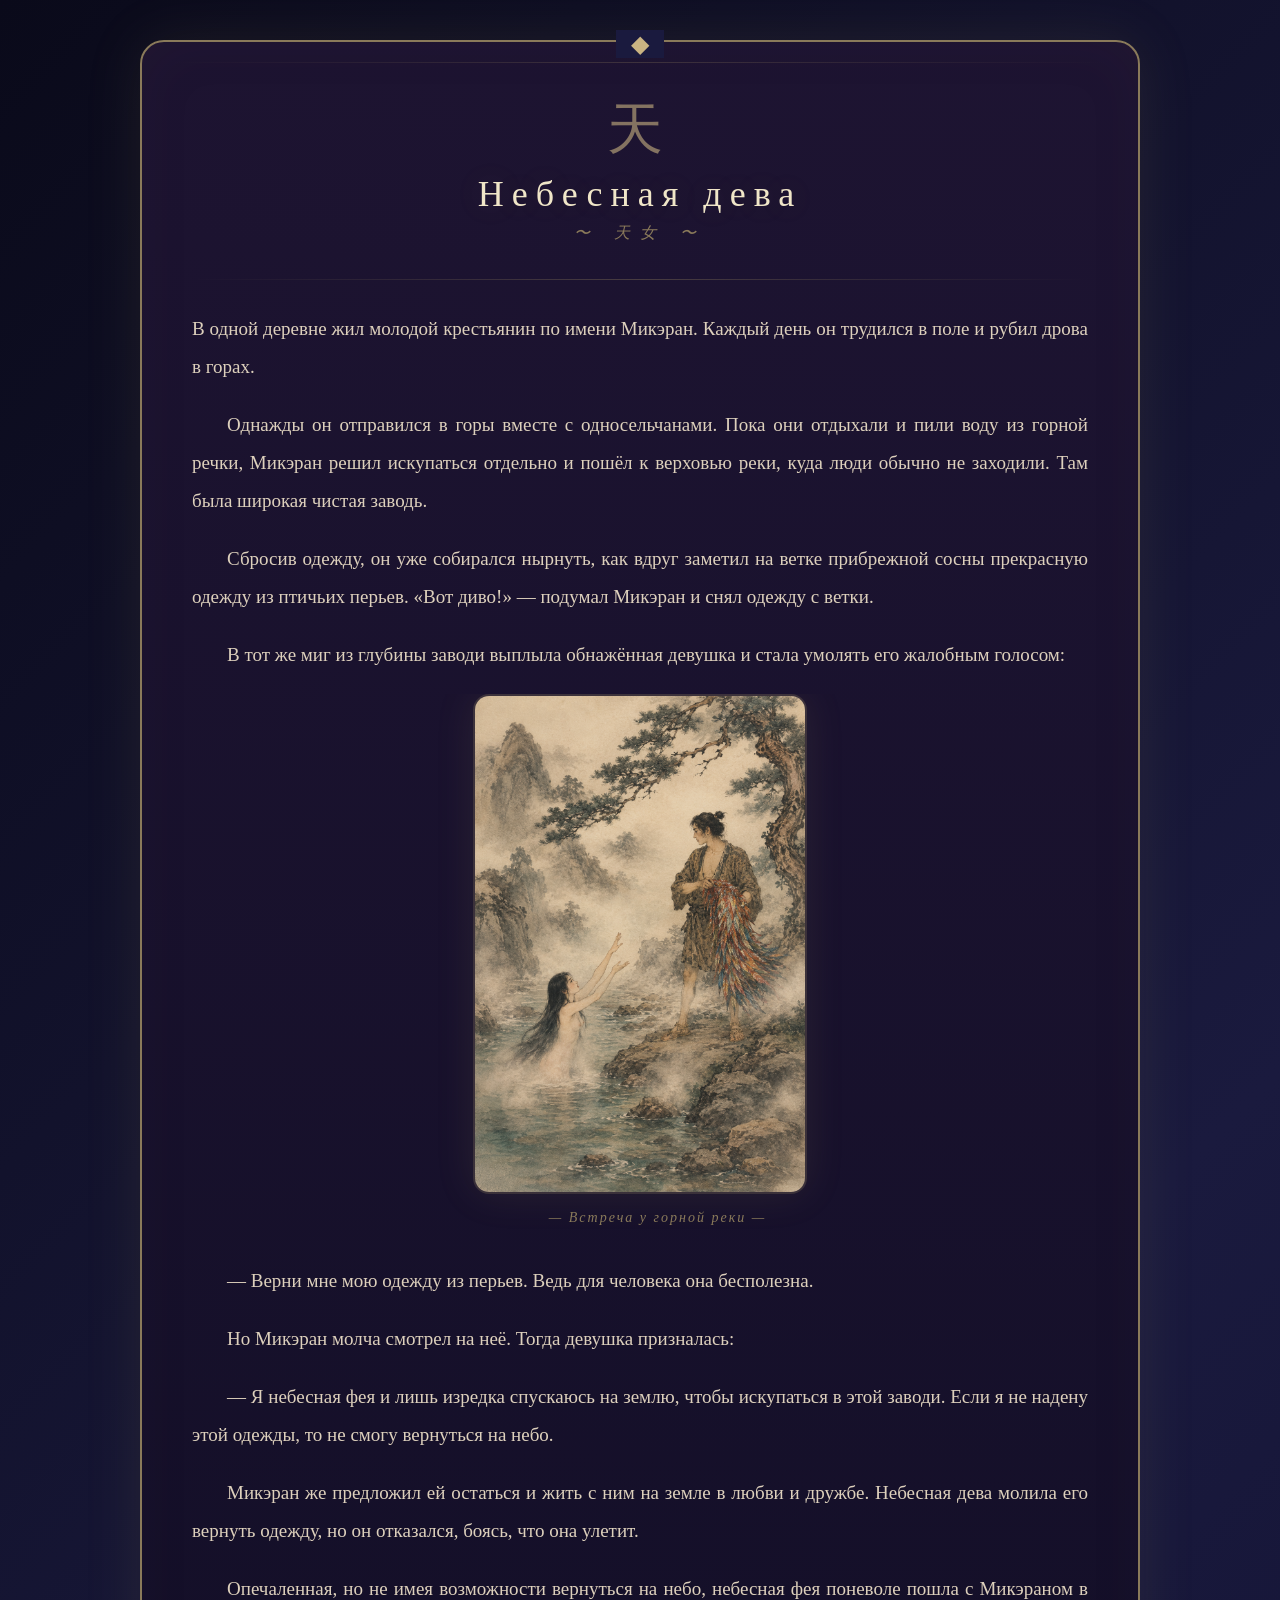
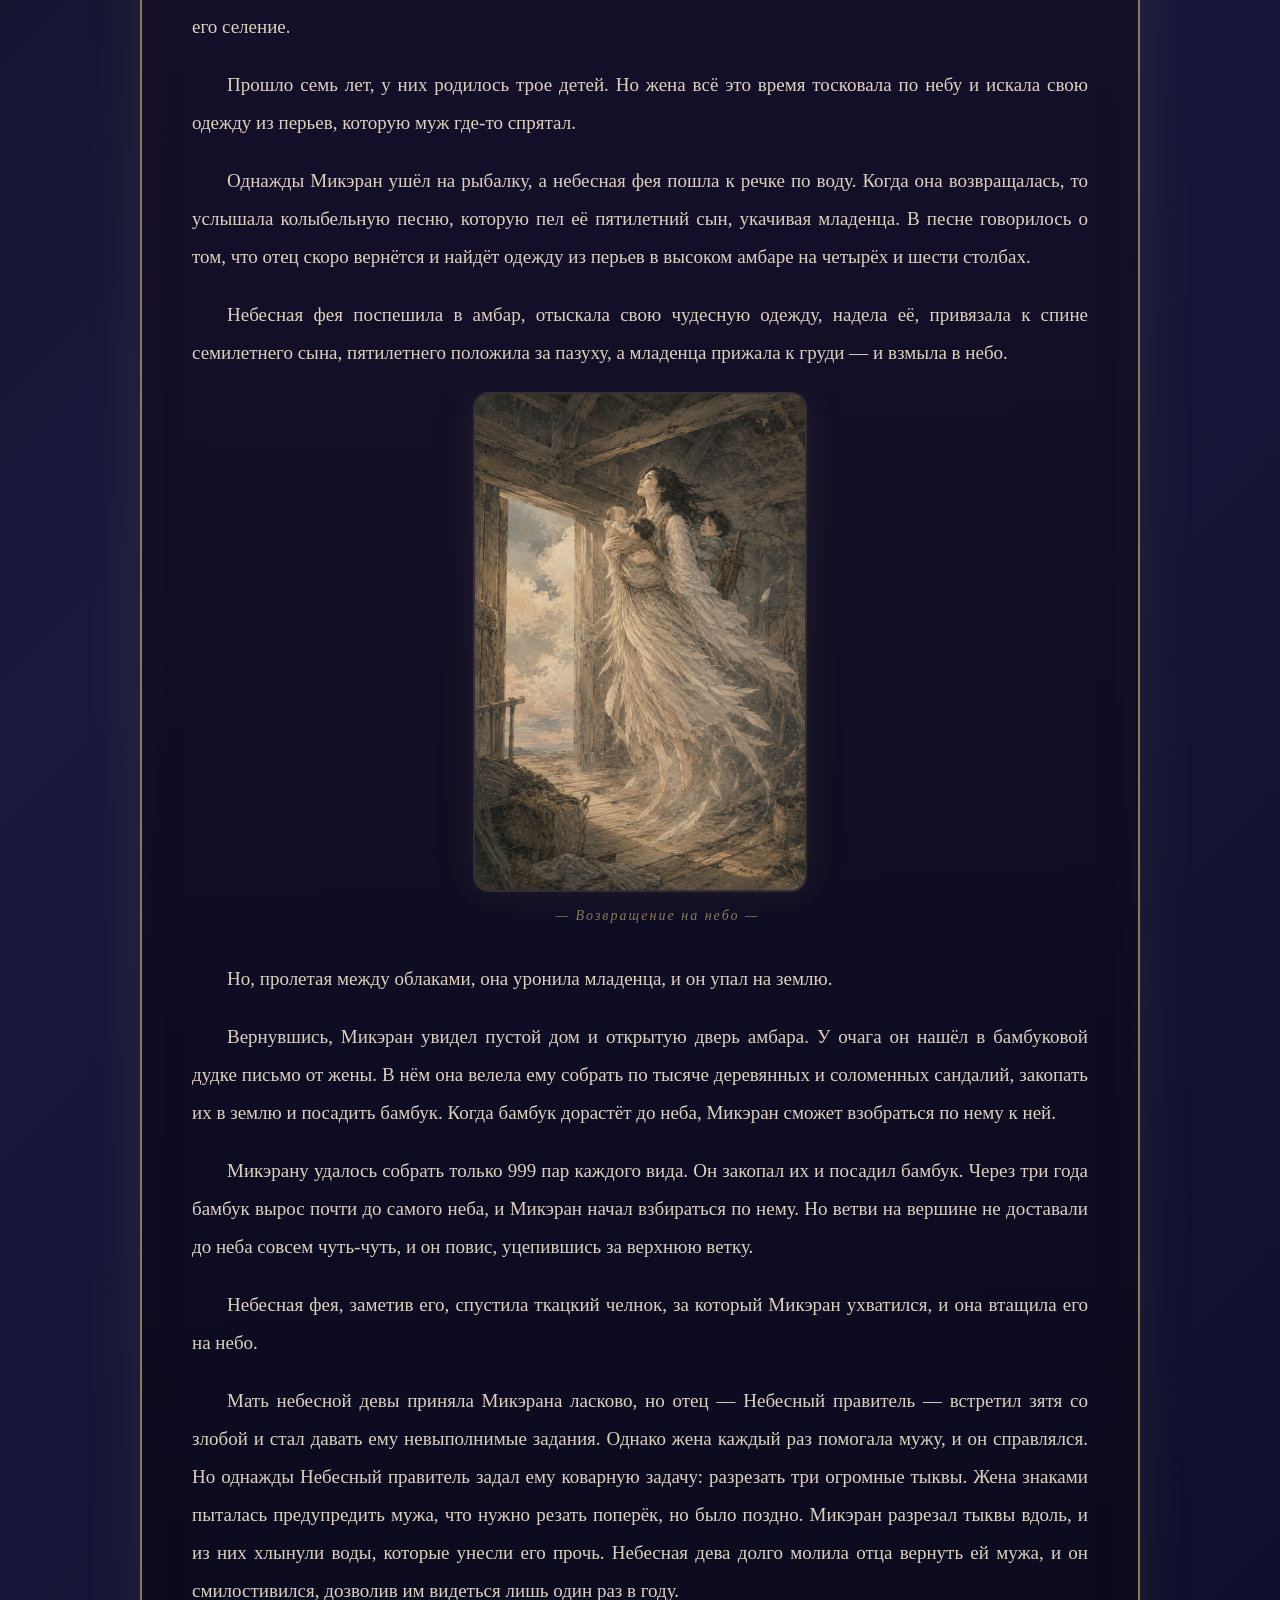
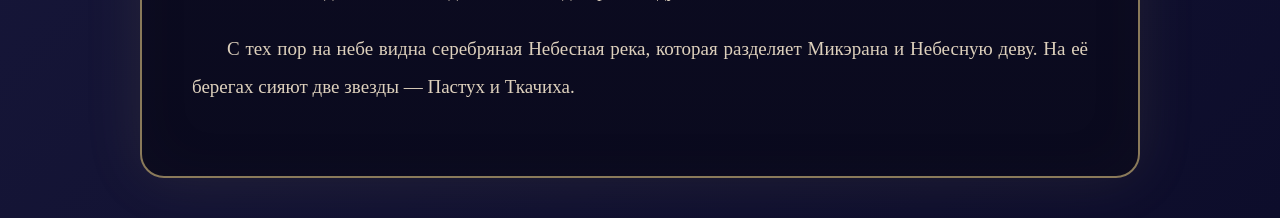
==== commit 698faf64: "add-file-celestial-maiden" ====
--- a/index.html
+++ b/index.html
@@ -55,7 +55,7 @@
 
         <div class="story-image">
             <img src="img/return-to-home.png" alt="Небесная дева собирается взмыть на недо">
-            <div class="caption">— Встреча у горной реки —</div>
+            <div class="caption">— Возвращение на небо —</div>
         </div>
 
         <p> Но, пролетая между облаками, она уронила младенца, и он упал на землю.</p>
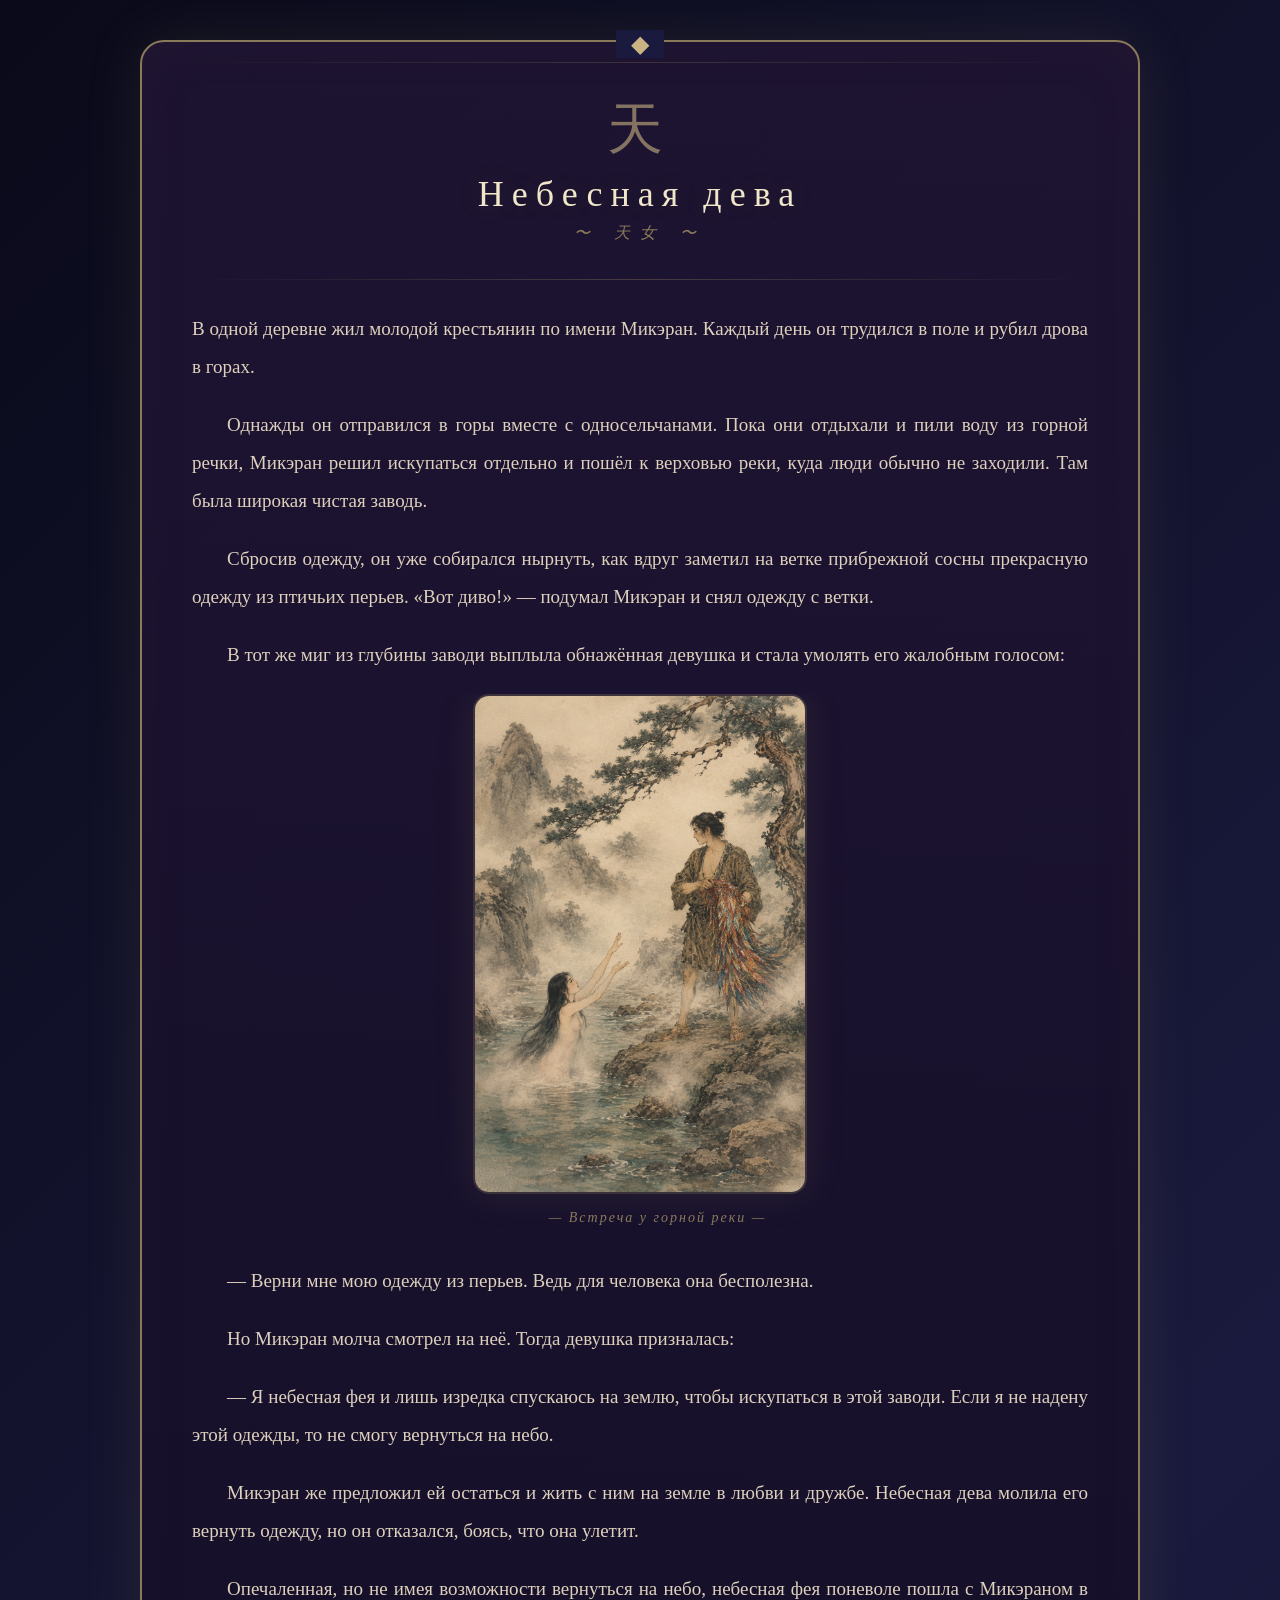
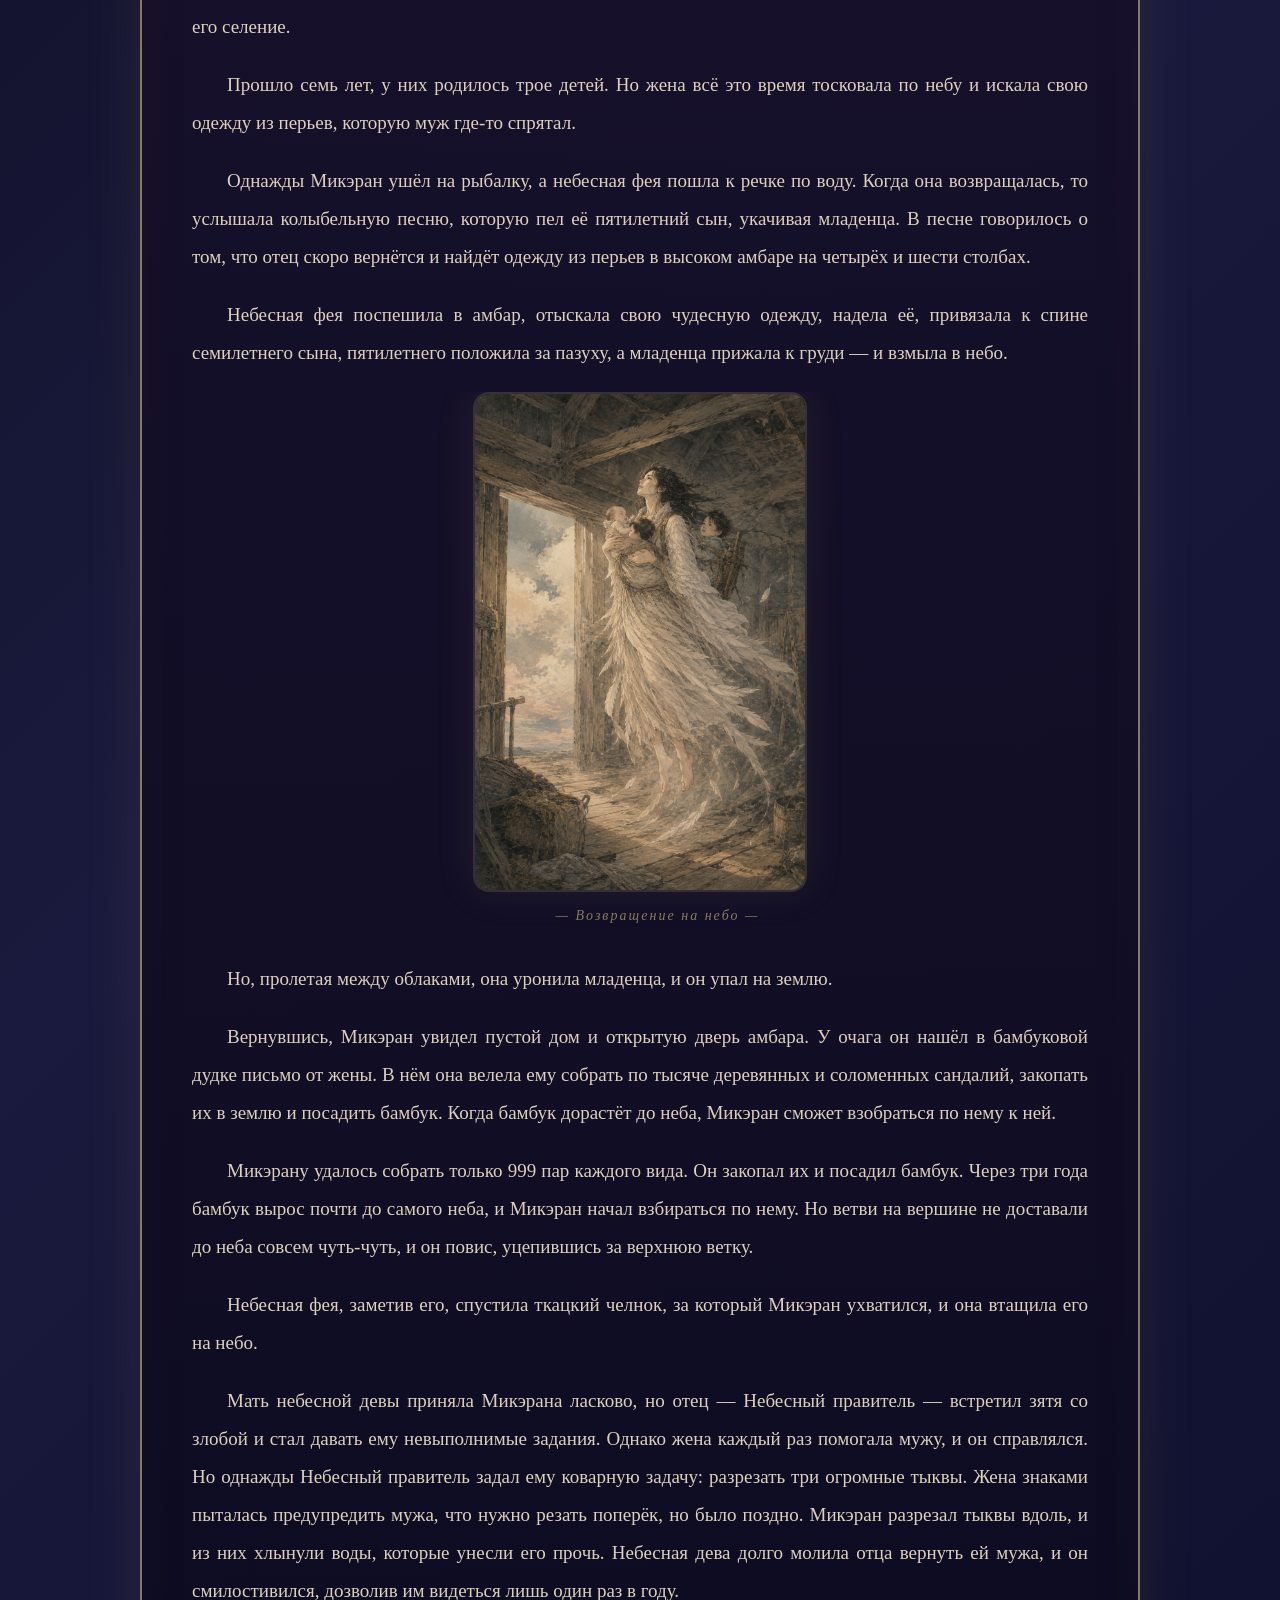
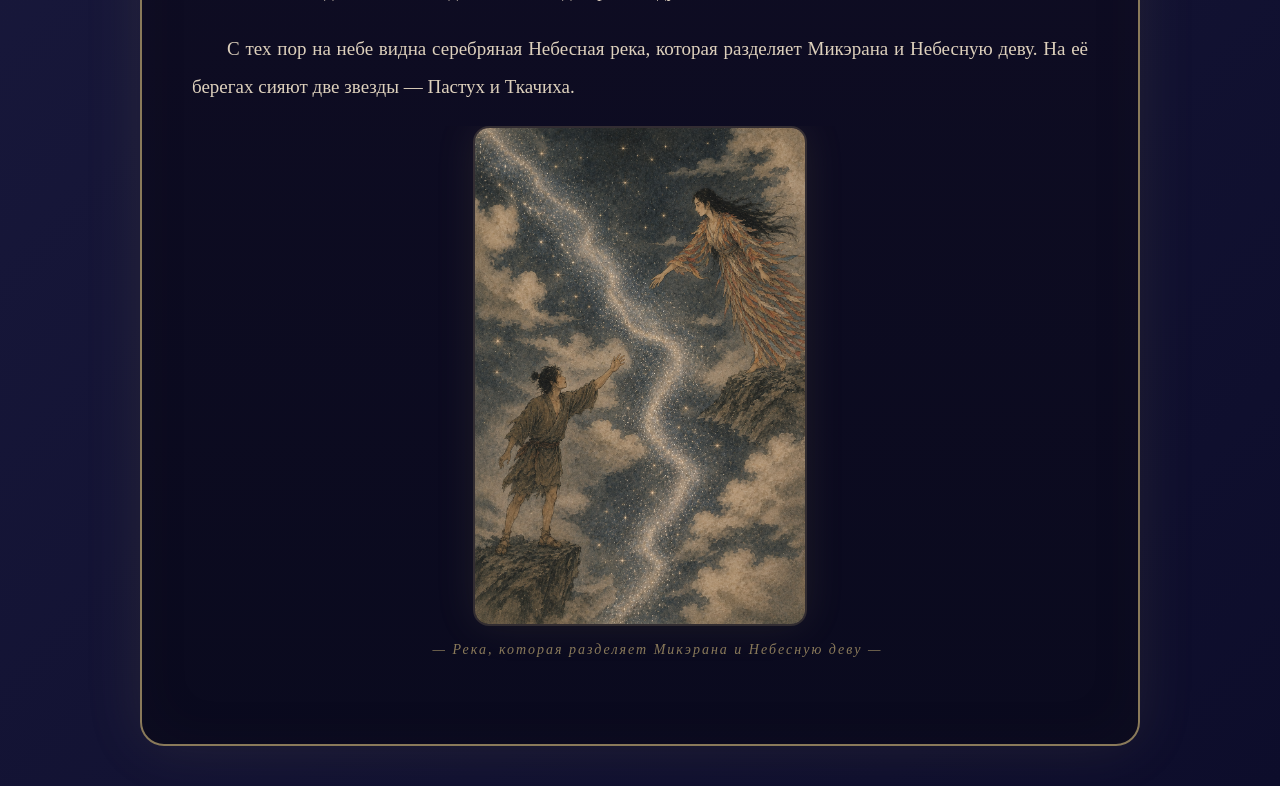
==== commit 75ee74c4: "add-file-celestial-maiden" ====
--- a/index.html
+++ b/index.html
@@ -54,7 +54,7 @@
         <p>Небесная фея поспешила в амбар, отыскала свою чудесную одежду, надела её, привязала к спине семилетнего сына, пятилетнего положила за пазуху, а младенца прижала к груди — и взмыла в небо. </p>
 
         <div class="story-image">
-            <img src="img/return-to-home.png" alt="Небесная дева собирается взмыть на недо">
+            <img src="img/return-to-home.png" alt="Небесная дева собирается взмыть на небо">
             <div class="caption">— Возвращение на небо —</div>
         </div>
 
@@ -70,6 +70,11 @@
 
         <p>С тех пор на небе видна серебряная Небесная река, которая разделяет Микэрана и Небесную деву. На её берегах сияют две звезды — Пастух и Ткачиха.</p>
 
+        <div class="story-image">
+            <img src="img/final.png" alt="Расставания">
+            <div class="caption">— Река, которая разделяет Микэрана и Небесную деву —</div>
+        </div>
+
     </div>
 
 </div>
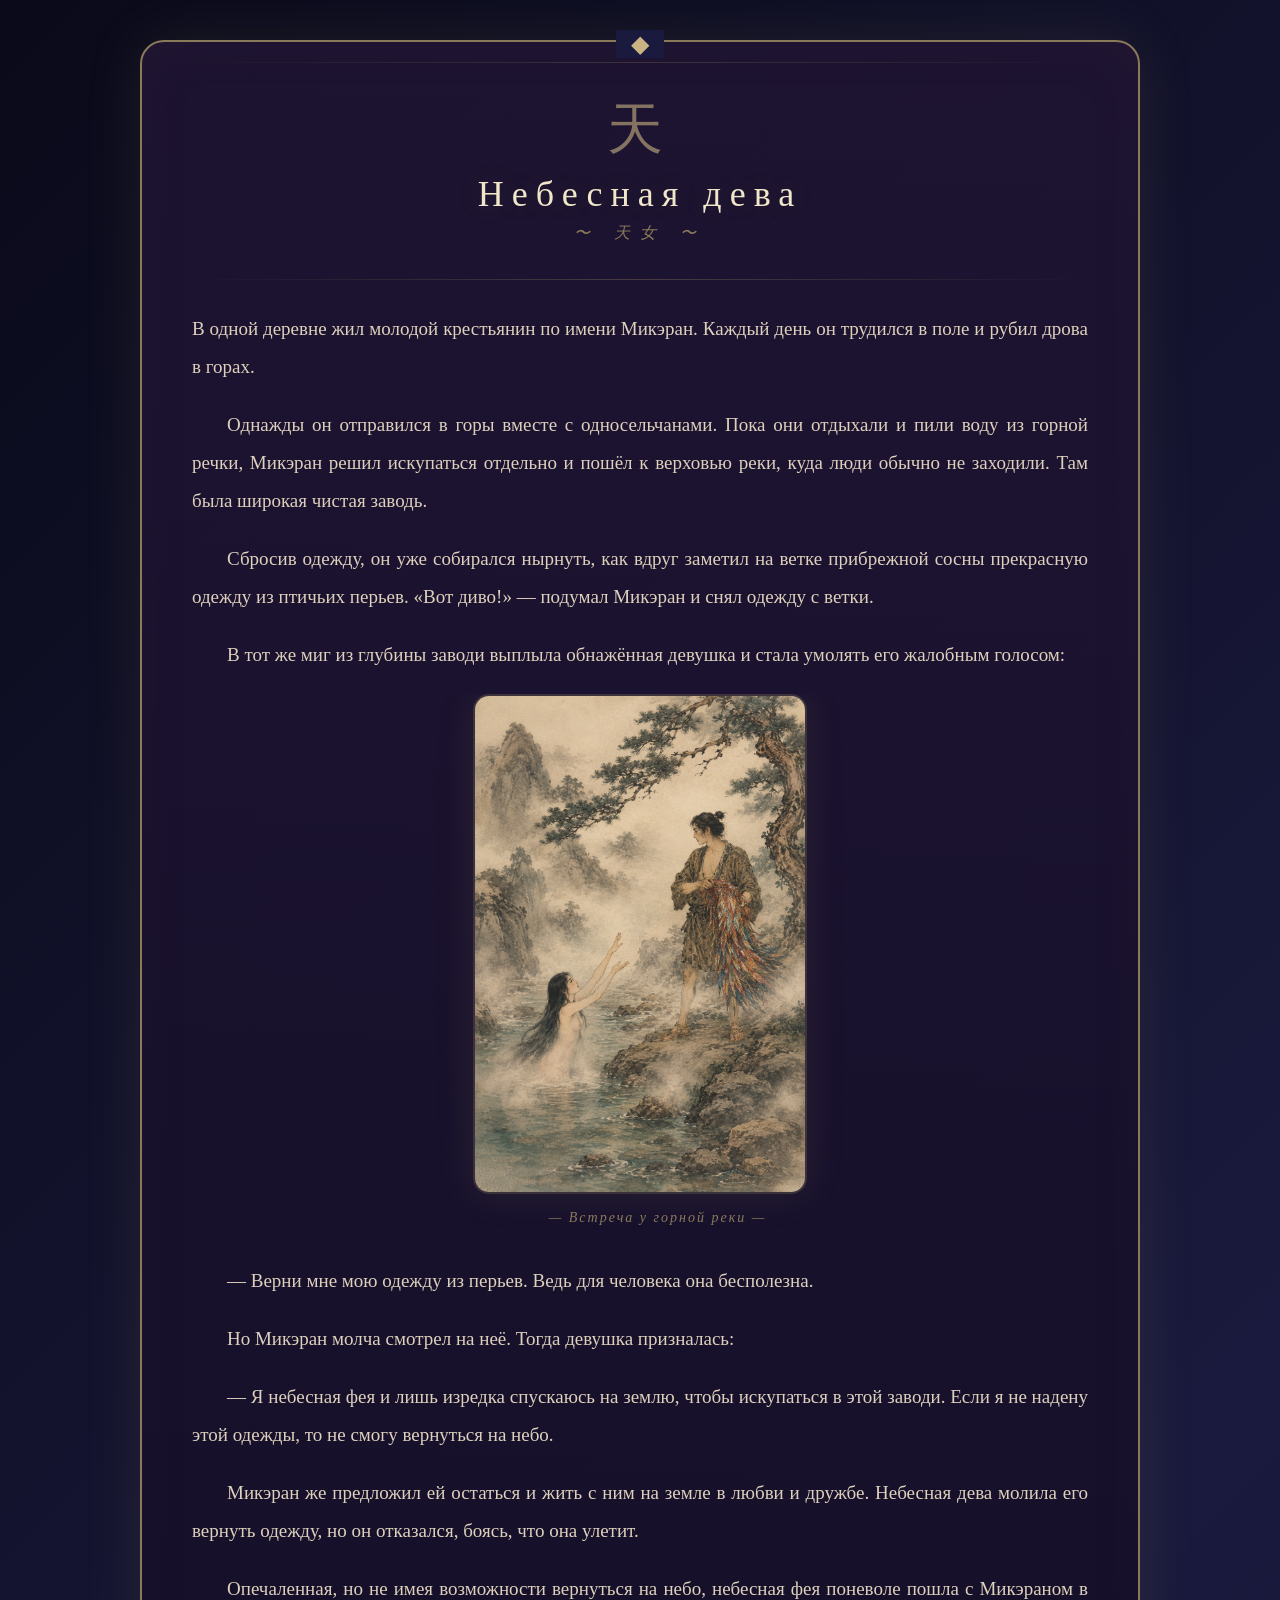
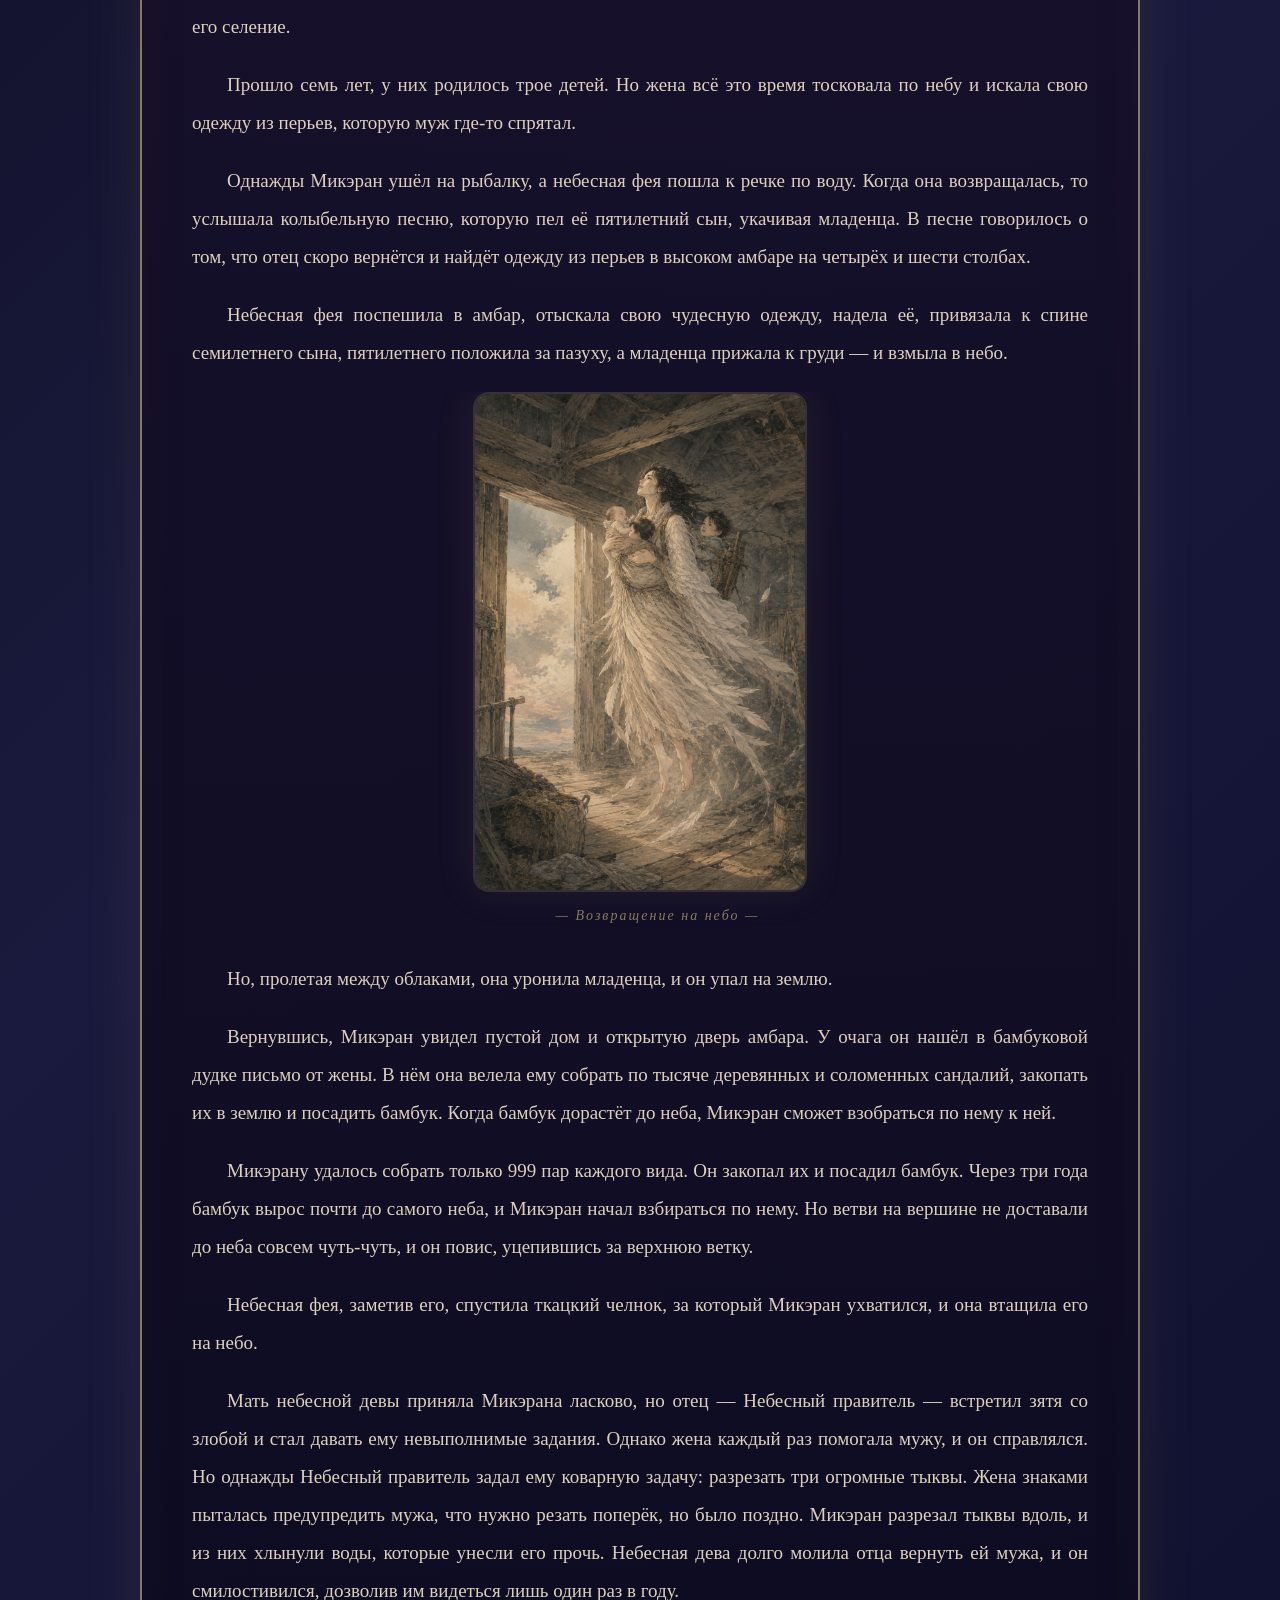
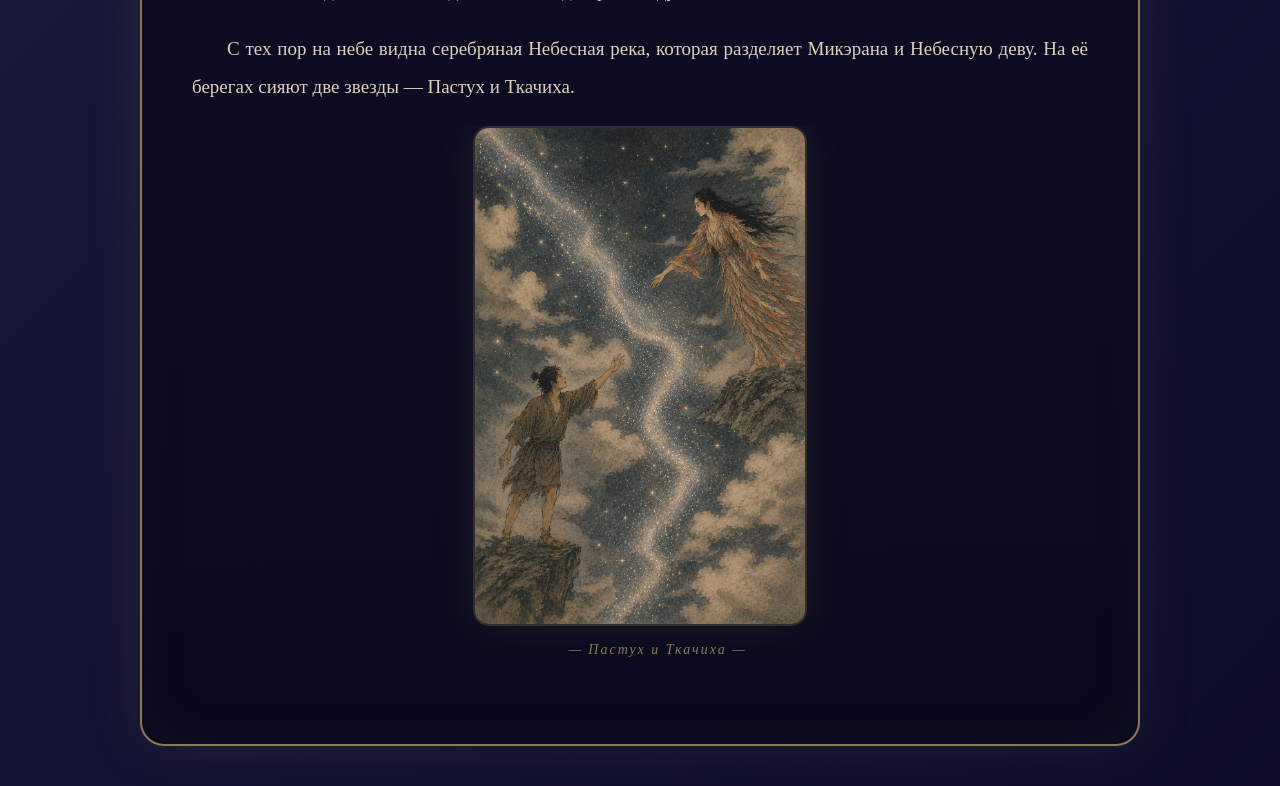
==== commit a8fbe0b7: "nebesnaya_deva" ====
--- a/index.html
+++ b/index.html
@@ -21,7 +21,6 @@
 
     <hr class="divider">
 
-    <!-- Сам рассказ -->
     <div class="story-text">
 
         <p>В одной деревне жил молодой крестьянин по имени Микэран. Каждый день он трудился в поле и рубил дрова в горах.</p>
@@ -33,7 +32,7 @@
         <p>В тот же миг из глубины заводи выплыла обнажённая девушка и стала умолять его жалобным голосом:</p>
 
         <div class="story-image">
-            <img src="img/meeting-on-lake.png" alt="Небесная дева и крестьянин у реки">
+            <img src="img/1.png" alt="Встреча у горной реки">
             <div class="caption">— Встреча у горной реки —</div>
         </div>
 
@@ -54,7 +53,7 @@
         <p>Небесная фея поспешила в амбар, отыскала свою чудесную одежду, надела её, привязала к спине семилетнего сына, пятилетнего положила за пазуху, а младенца прижала к груди — и взмыла в небо. </p>
 
         <div class="story-image">
-            <img src="img/return-to-home.png" alt="Небесная дева собирается взмыть на небо">
+            <img src="img/2.png" alt="Возвращение на небо">
             <div class="caption">— Возвращение на небо —</div>
         </div>
 
@@ -71,8 +70,8 @@
         <p>С тех пор на небе видна серебряная Небесная река, которая разделяет Микэрана и Небесную деву. На её берегах сияют две звезды — Пастух и Ткачиха.</p>
 
         <div class="story-image">
-            <img src="img/final.png" alt="Расставания">
-            <div class="caption">— Река, которая разделяет Микэрана и Небесную деву —</div>
+            <img src="img/3.png" alt="Пастух и Ткачиха">
+            <div class="caption">— Пастух и Ткачиха —</div>
         </div>
 
     </div>
